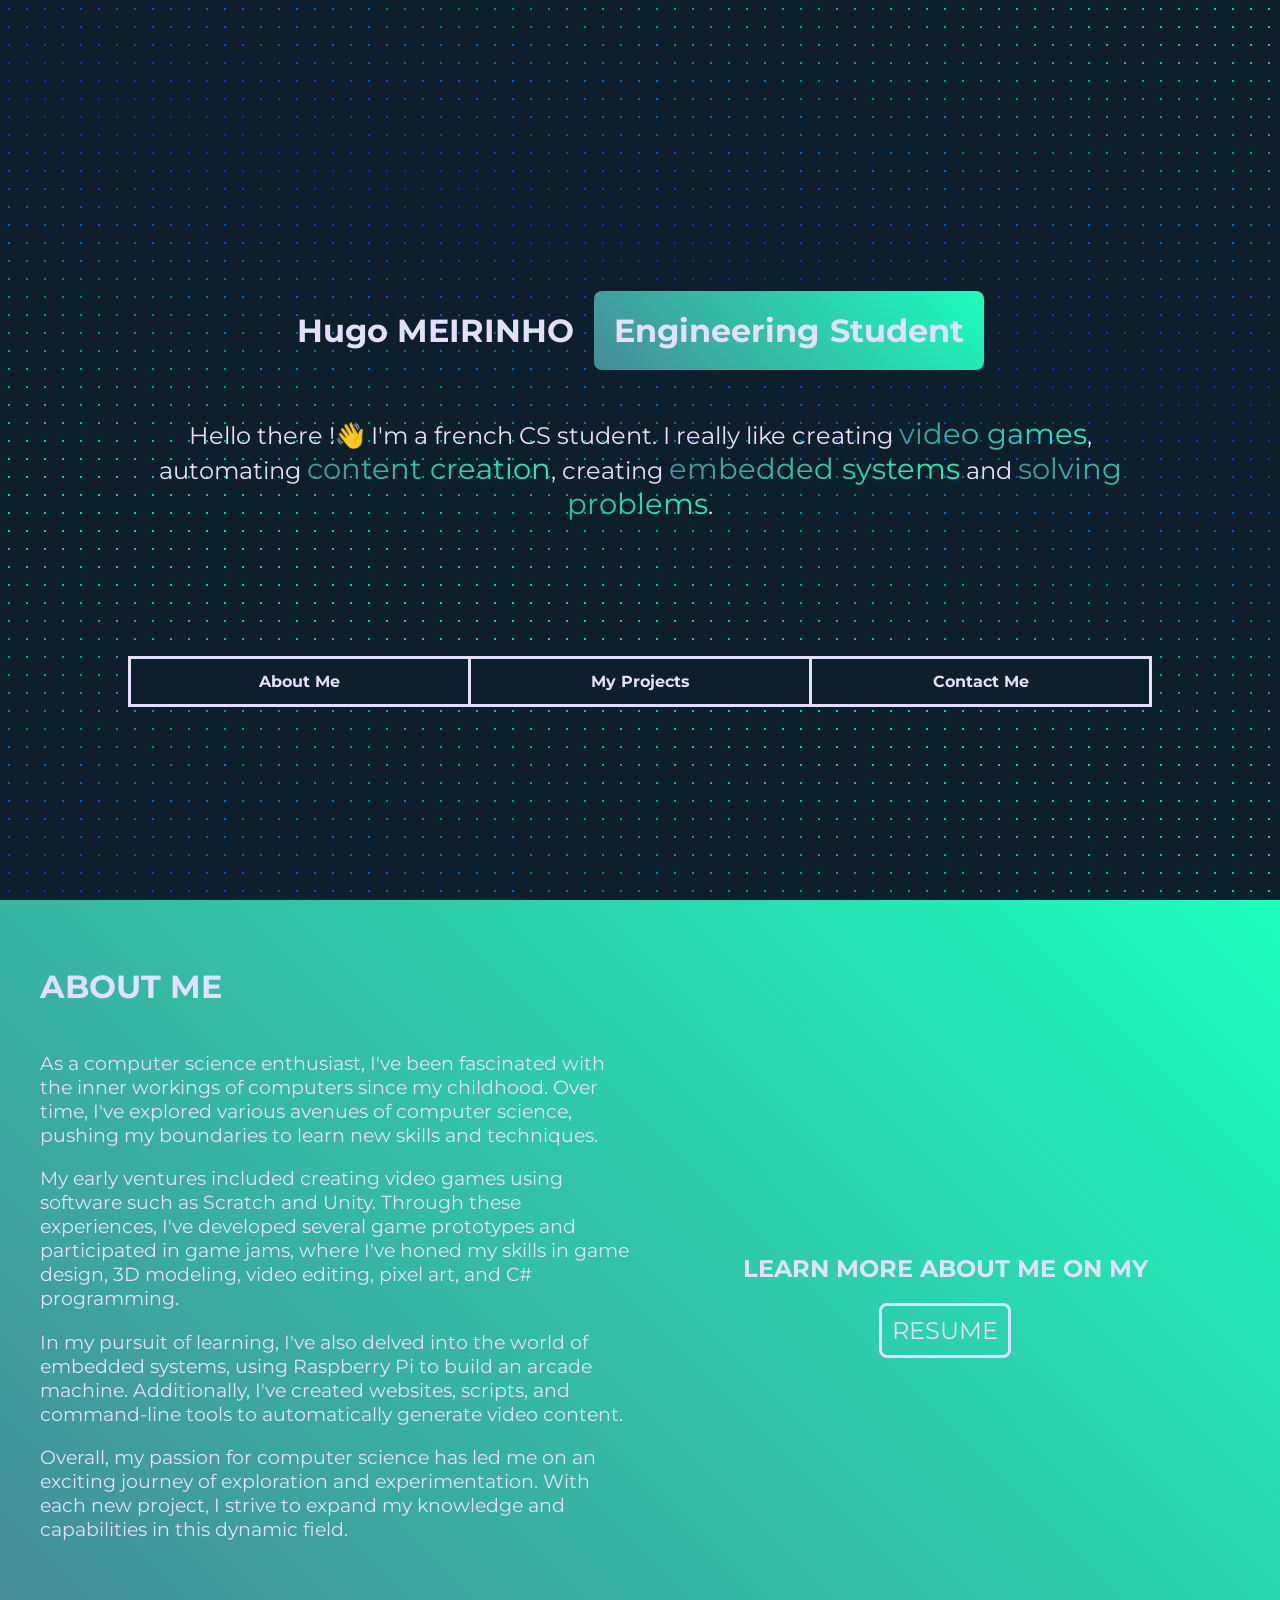
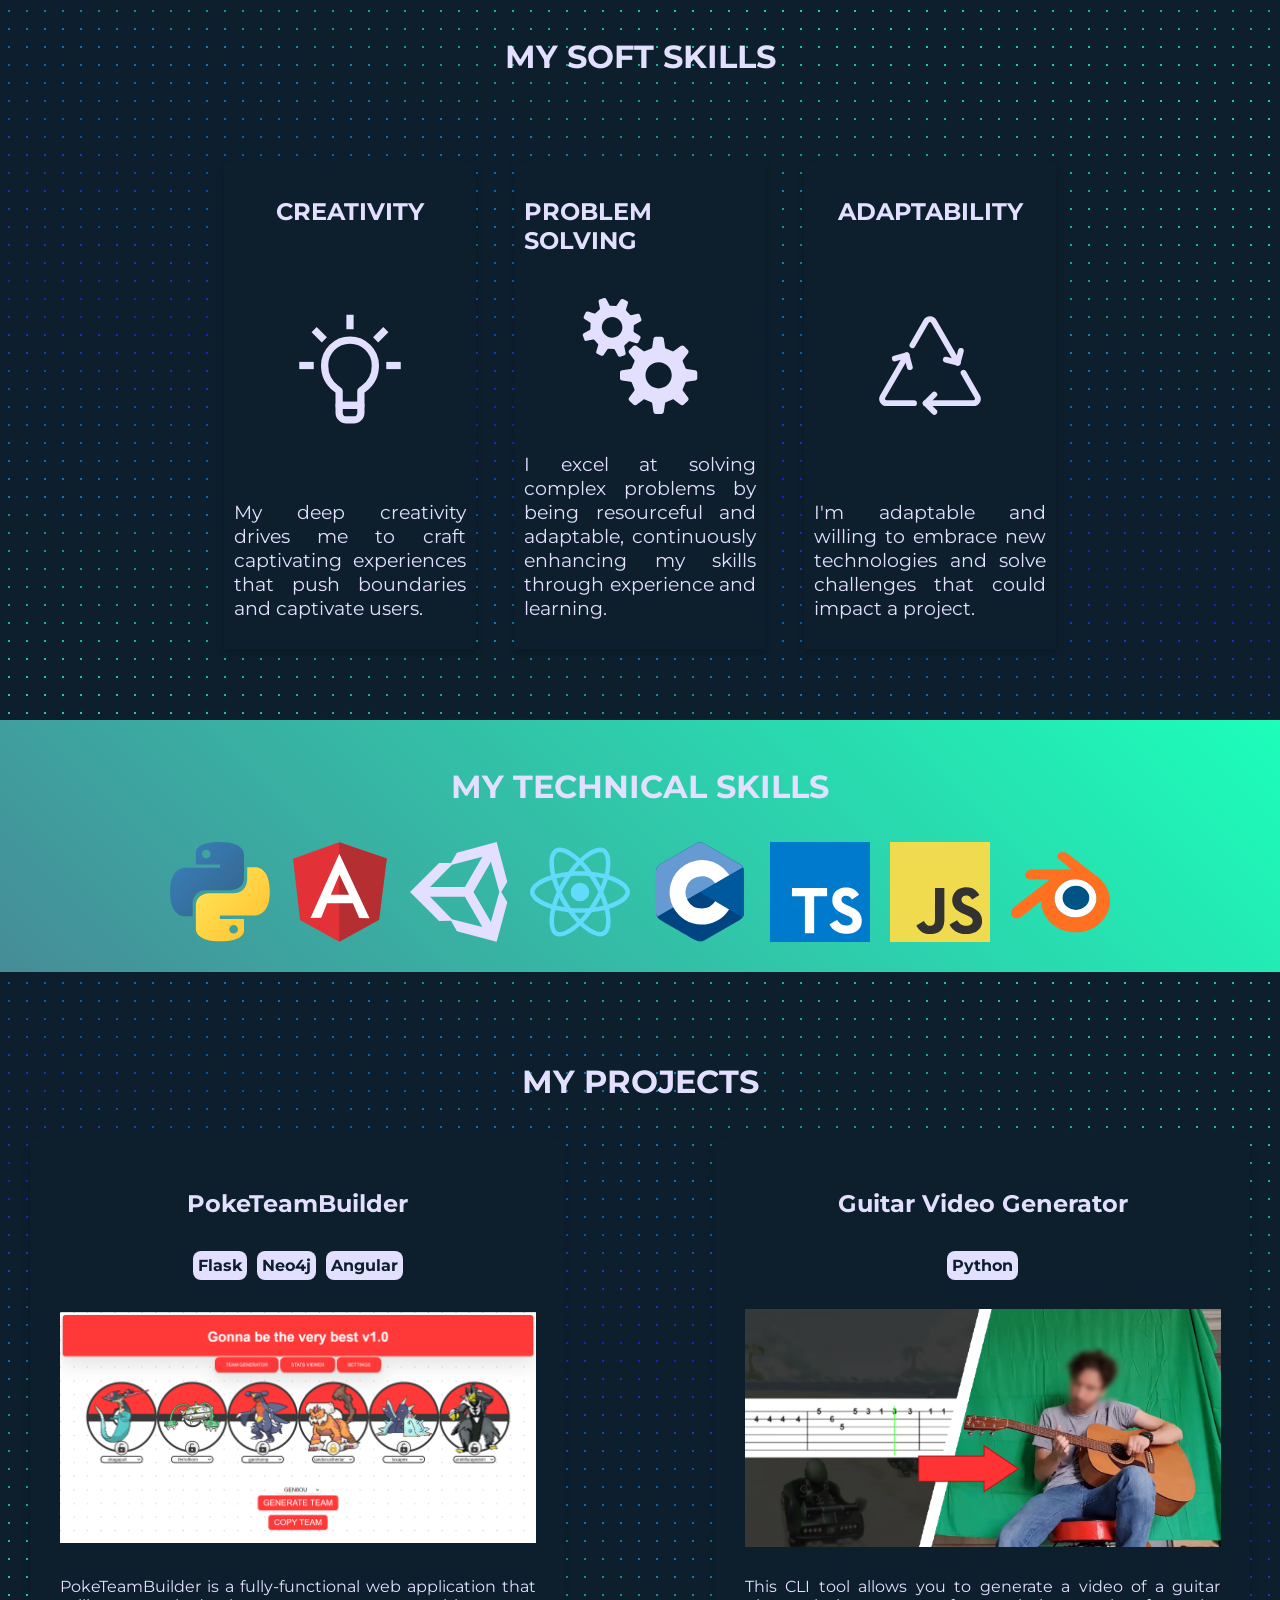
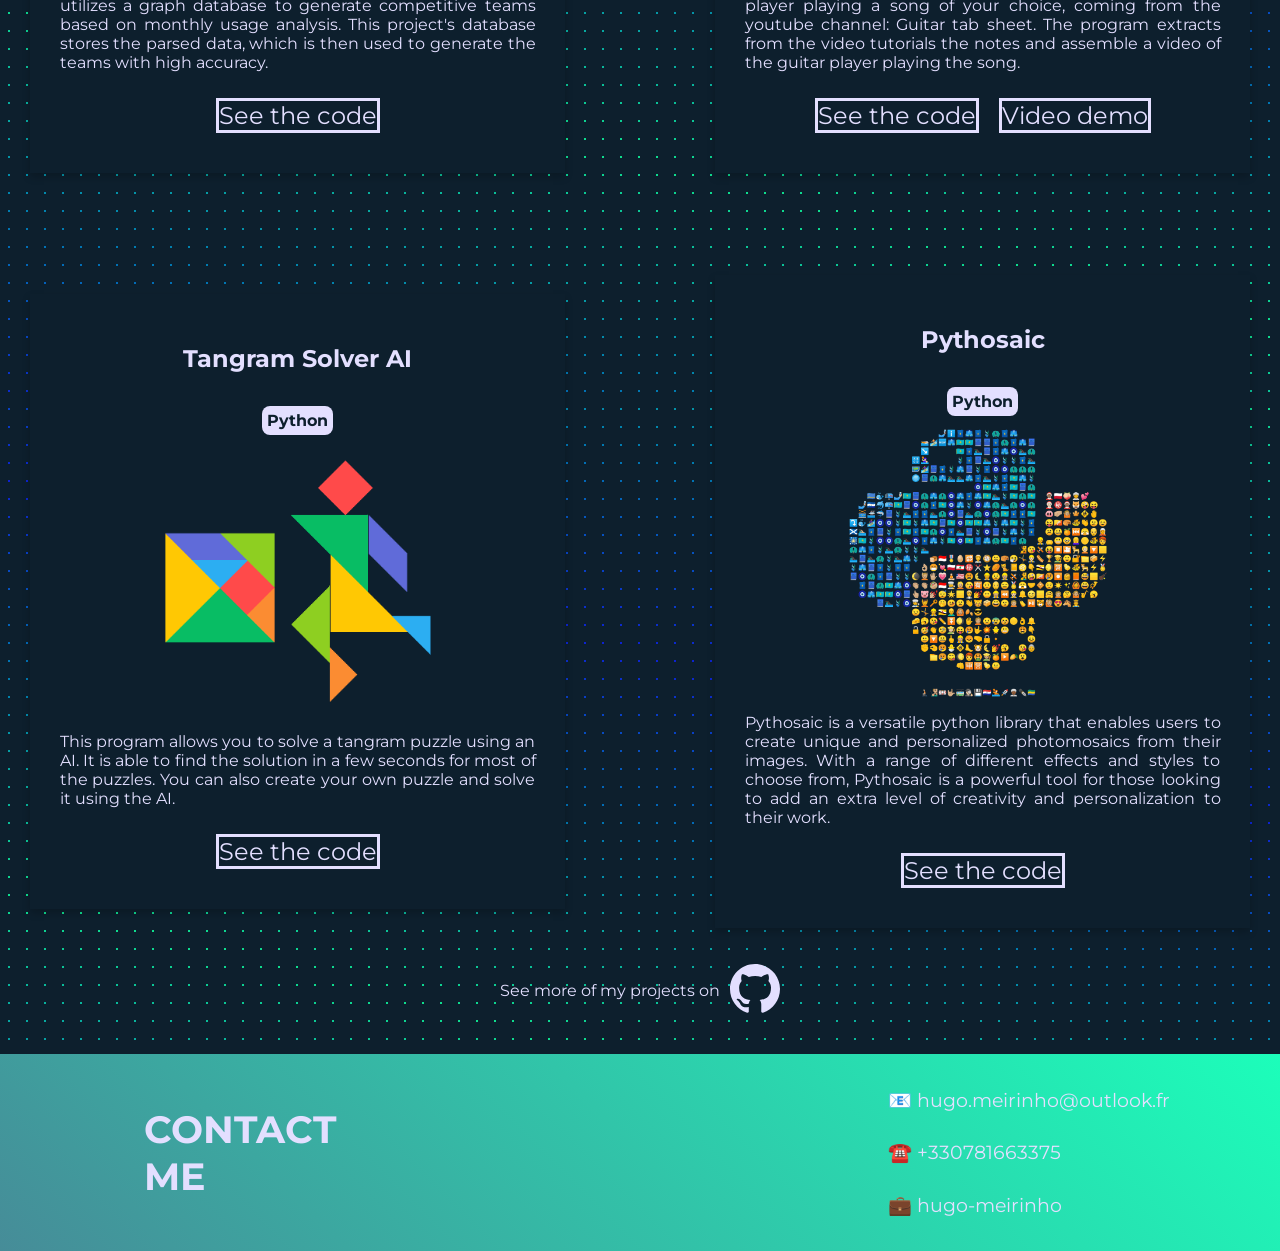
==== index.html @ 094b11c4 "Fix: Renamed to index.html for github pages" ====
<!DOCTYPE html>
<html>
    <head>
        <link rel="styleSheet" href="styleSheet.css">
        <script type="text/javascript" src="animation.js" defer></script>
        <meta name="viewport" content="width=device-width, initial-scale=1, minimum-scale=1" />
        <title>Portfolio</title>
    </head>
    <body>
        <div class="full-container">
                <div class="main-content">
                <!--Container for the title with my name and the profession-->
                <div class="main-container">
                    <h1 class="main-name">Hugo MEIRINHO</h1>
                    <h1 class="main-profession explosive" id="word-explosive" > Engineering Student </h1>
                </div>
                <!--Container for the introduction text-->
                <div class="intro">
                    <p class="desc">
                        Hello there !👋 I'm a french CS student. I really like creating <span class="important-text">video games</span>, 
                        automating <span class="important-text">content creation</span>, 
                        creating <span class="important-text">embedded systems</span> and <span class="important-text">solving problems</span>.
                    </p>
                </div>

                <!--Container for the shortcut to the differents sections-->
                <div class="nav-container">
                    <div class="tab-select">
                        <a href="#section-about-me" class="shortcut-item">
                            <h2 class="shortcut-text">
                                About Me 
                            </h2>
                        </a>
                        <a href="#section-projects" class="shortcut-item">
                            <h2 class="shortcut-text">
                                My Projects
                            </h2>
                        </a>
                        <a href="#section-contact-me" class="shortcut-item">
                            <h2 class="shortcut-text">
                                Contact Me
                            </h2>
                        </a>
                    </div>
                </div>
            </div>

            <section id="section-about-me" class="about-me-section">
                <h1 class="about-me-title"> ABOUT ME </h1>
                <div class="about-me-container">
                    <div class="about-me-text-container">
                        <p>
                            As a computer science enthusiast, I've been fascinated with the inner workings of computers since my childhood. 
                            Over time, I've explored various avenues of computer science, pushing my boundaries to learn new skills and techniques.
                        </p>
                        <p>
                            My early ventures included creating video games using software such as Scratch and Unity. 
                            Through these experiences, I've developed several game prototypes and participated in game jams, 
                            where I've honed my skills in game design, 3D modeling, video editing, pixel art, and C# programming.
                        </p>
                        <p> 
                            In my pursuit of learning, I've also delved into the world of embedded systems, using Raspberry Pi to build an arcade machine.
                            Additionally, I've created websites, scripts, and command-line tools to automatically generate video content.
                        </p>
                        <p> 
                            Overall, my passion for computer science has led me on an exciting journey of exploration and experimentation. 
                            With each new project, I strive to expand my knowledge and capabilities in this dynamic field.
                        </p>
                    </div>
                    <div class="resume-part">
                        <h2> LEARN MORE ABOUT ME ON MY</h2>
                        <a class="resume-button" href="Assets/MEIRINHO_Hugo_Resume.pdf" target="_blank"> RESUME </a>
                    </div>
                </div>
                
            </section>
            <section class="soft-skills-section">
                <h2> MY SOFT SKILLS</h2>
                <div class="soft-skills-list">
                    <div class="soft-skill-container">
                        <h3>CREATIVITY</h3>
                        <object data="Images/skills_icons/creativity.svg" type="image/svg+xml"></object>
                        <p>My deep creativity drives me to craft captivating experiences that push boundaries and captivate users.</p>
                    </div>
    
                    <div class="soft-skill-container">
                        <h3>PROBLEM SOLVING</h3>
                        <object data="Images/skills_icons/problem_solving.svg" type="image/svg+xml"></object>
                        <p> I excel at solving complex problems by being resourceful and adaptable, 
                            continuously enhancing my skills through experience and learning.</p>
                    </div>
    
                    <div class="soft-skill-container">
                        <h3>ADAPTABILITY</h3>
                        <object data="Images/skills_icons/adaptabillity.svg" type="image/svg+xml"></object>
                        <p> I'm adaptable and willing to embrace new technologies and solve challenges that could impact a project.</p>
                    </div>
                </div> 
            </section>

            <section class="skills-section">
                <h1 class="skills-title"> MY TECHNICAL SKILLS </h1>
                <div class="skills-icons-container">
                    <object class="skill-icon" data="Images/tech_icons/python_icon.svg" type="image/svg+xml"></object>
                    <object class="skill-icon" data="Images/tech_icons/angular_icon.svg" type="image/svg+xml"></object>
                    <object class="skill-icon" data="Images/tech_icons/unity_icon.svg" type="image/svg+xml"></object>
                    <object class="skill-icon" data="Images/tech_icons/react_icon.svg" type="image/svg+xml"></object>
                    <object class="skill-icon" data="Images/tech_icons/c_icon.svg" type="image/svg+xml"></object>
                    <object class="skill-icon" data="Images/tech_icons/typescript_icon.svg" type="image/svg+xml"></object>
                    <object class="skill-icon" data="Images/tech_icons/javascript_icon.svg" type="image/svg+xml"></object>
                    <object class="skill-icon" data="Images/tech_icons/blender_icon.svg" type="image/svg+xml"></object>
                </div> 
            </section>

            <section id="section-projects" class="section-container">
                <h1 class="projects-section-title"> MY PROJECTS </h1>
                <div class="projects-list-container">
                    <div class="project-item">                        
                        <div class="project-container"> 
                            <h1 class="project-title"> PokeTeamBuilder</h1>
                            <div class="project-tech-stack">
                                <h2 class="project-tech">Flask</h2>
                                <h2 class="project-tech">Neo4j</h2>
                                <h2 class="project-tech">Angular</h2>
                            </div>
                            <img class="project-img" src="Images/pic_projects/screen_pokeTeamBuilder.png" alt="project-img">
                            <div class="project-desc-container">
                                <p class="project-desc">
                                    PokeTeamBuilder is a fully-functional web application that utilizes a graph database to 
                                    generate competitive teams based on monthly usage analysis. 
                                    This project's database stores the parsed data, which is then used to generate the teams with high accuracy.
                                </p>
                            </div>
                            <div class="project-links-container">
                                <a class="project-link" href="https://github.com/HugoM25/PokeTeamBuilder" target="_blank"> See the code </a>
                            </div>
                        </div>    
                    </div>

                    <div class="project-item">                        
                        <div class="project-container"> 
                            <h1 class="project-title"> Guitar Video Generator</h1>
                            <div class="project-tech-stack">
                                <h2 class="project-tech">Python</h2>
                            </div>
                            <img class="project-img" src="Images/pic_projects/screen_guitarBot.png" alt="project-img">
                            <div class="project-desc-container">
                                <p class="project-desc">
                                    This CLI tool allows you to generate a video of a guitar player playing a song of your choice, coming from the youtube channel: Guitar tab sheet.
                                    The program extracts from the video tutorials the notes and assemble a video of the guitar player playing the song. 
                                </p>
                            </div>
                            <div class="project-links-container">
                                <a class="project-link" href="https://github.com/HugoM25/GuitarBot" target="_blank"> See the code </a>
                                <a class="project-link"> Video demo </a>
                            </div>
                        </div>    
                    </div>

                    <div class="project-item">                        
                        <div class="project-container"> 
                            <h1 class="project-title"> Tangram Solver AI</h1>
                            <div class="project-tech-stack">
                                <h2 class="project-tech">Python</h2>
                            </div>
                            <img class="project-img" src="Images/pic_projects/tangram.png" alt="project-img">
                            <div class="project-desc-container">
                                <p class="project-desc">
                                    This program allows you to solve a tangram puzzle using an AI. It is able to find the solution in a few seconds for most of the puzzles.
                                    You can also create your own puzzle and solve it using the AI.
                                </p>
                            </div>
                            <div class="project-links-container">
                                <a class="project-link" href="https://github.com/timothewt/TangramAI" target="_blank"> See the code </a>
                            </div>
                        </div>    
                    </div>

                    <div class="project-item">                        
                        <div class="project-container"> 
                            <h1 class="project-title"> Pythosaic</h1>
                            <div class="project-tech-stack">
                                <h2 class="project-tech">Python</h2>
                            </div>
                            <img class="project-img" src="Images/pic_projects/pythosaic_logo.png" alt="project-img">
                            <div class="project-desc-container">
                                <p class="project-desc">
                                    Pythosaic is a versatile python library that enables users to create unique and personalized photomosaics from their images. 
                                    With a range of different effects and styles to choose from, Pythosaic is a powerful tool for those 
                                    looking to add an extra level of creativity and personalization to their work.
                                </p>
                            </div>
                            <div class="project-links-container">
                                <a class="project-link" href="https://github.com/HugoM25/Pythosaic" target="_blank"> See the code </a>
                            </div>
                        </div>    
                    </div>

                </div>
                <a target="_blank" href="https://github.com/HugoM25" class="hidden-ref">
                    <div class="see-more-github">
                        <p>See more of my projects on <p>
                        <object class="github-icon" data="Images/tech_icons/github_icon.svg" type="image/svg+xml"></object>
                    </div>
                </a>
            </section> 
            
            <section id="section-contact-me" class="contact-me-container">
                <div class="contact-me-logo-container">
                    <h1 class="contact-me-logo">
                        CONTACT <br>
                        ME 
                    </h1>
                    
                </div>
                <div class="contact-me-infos">
                    <a> 📧 hugo.meirinho@outlook.fr</a>
                    <a> ☎️ +330781663375</a>
                    <a href="https://www.linkedin.com/in/hugo-meirinho-3670151bb/"> 💼 hugo-meirinho</a>
                </div>
            </section>
        </div>
        
    </body>

</html>
---- styleSheet.css ----
@import url('https://fonts.googleapis.com/css?family=Montserrat:500');

:root{
    --red: #af125a;
    --secondary-color: #E3DFFF;
    --primary-color: #0d1f2d;
    --dots-color : rgba(255,255,255,0.1);
    --lightBlue: #468c98;
    --lightGreen: #1cfeba;

    --angle-gradient: 15deg;

}

html, body {
    margin: 0;
    padding: 0;
    scroll-behavior: smooth;
}

* {
    box-sizing: border-box;
}


body {
    background-image: linear-gradient(0deg, var(--primary-color) 0%, var(--primary-color) 100%), radial-gradient(rgba(255,255,255,0) 8%, rgba(0, 0, 0, 1) 8%), repeating-linear-gradient(var(--angle-gradient), rgba(28, 254, 186, 1) 33%,   rgba(0, 64, 255, 1) 66%, rgba(28, 254, 186, 1) 100%);
    background-size:  100% 100%, 2vmin 2vmin, 100% 100vh;
    background-blend-mode: difference, multiply;
            
    -webkit-transition: background-image 0.2s ease-in-out;
    transition: background-image 0.2s ease-in-out;
    
    font-family: "Montserrat";
}


.full-container {
}

/* ------------------------------------------------------------------- */
/* ------------------------- GENERAL --------------------------------- */
/* ------------------------------------------------------------------- */

.important-text {
    font-family: "Montserrat";
    font-size: 1.2em;
    background-image:linear-gradient(45deg, #468c98 0%, #1cfeba 100%);
    -webkit-background-clip: text;
    -webkit-text-fill-color: transparent;
    text-align: center;
}


/* ------------------------------------------------------------------- */ 
/* ------------------------- FIRST PART ------------------------------ */
/* ------------------------------------------------------------------- */

.main-content {
    box-sizing: border-box;
    display: block;
    padding-top: 30vh;
    padding-bottom: 20vh;
    min-height: 100vh;

}

/* name and profession */

.main-container {
    display: flex;
    flex-direction: row;
    justify-content: center;
    align-items: center;
    gap: 20px;

}

.main-name {
    color: var(--secondary-color);
    font-family: "Montserrat";
}

.main-profession {
    font-family: "Montserrat";
    background-image: linear-gradient(45deg, #468c98 0%, #1cfeba 100%);
    background-size: contain;
    border-radius: 8px;
    padding: 20px;
    color: #E3DFFF
}

/*----------------------*/

.nav-container {
    display: flex;
    flex-direction: row;
    justify-content: center;
    align-items: center;
    margin-top: 15vh;
}

.tab-select {
    width: 80%; 
    display: flex;
    flex-direction: row;
}

.shortcut-item {
    text-decoration: none;
    color : var(--secondary-color);

    width: 100%;
    height: 100%;

    display: flex;
    flex-direction: column;

    justify-content: center;
    align-items: center;

    border: var(--secondary-color) solid;

    background-color: #0d1f2d;
}

.shortcut-item:hover {
    background-color: var(--secondary-color);
}

.shortcut-item:hover > .shortcut-text {
    color: var(--primary-color);
}

.tab-select > .shortcut-item:nth-child(2) {
    border-left: none;
    border-right: none;
}

.shortcut-text {
    font-family: "Montserrat";
    font-size: 100%;
}

.shortcut-icon {
    border: solid greenyellow;
}

/*----------------------*/

.title-section-pos {
    color: var(--primary-color);
}


/* ------------------------------------------------------------------- */

.about-me-section {
    position: relative;

    display: flex;
    flex-direction: column;
    
    padding: 40px;
    background-image: linear-gradient(45deg, #468c98 0%, #1cfeba 100%);
    color : var(--secondary-color);
}

.about-me-container {
    display: flex;
    flex-direction: row;
    gap: 20px;
}

.resume-part {
    display: flex;
    flex-direction: column;
    justify-content: center;
    align-items: center;
    width: 50%;
}

.about-me-section > h2  {
    color: var(--secondary-color);
    text-align: center;
}

.about-me-title {
    width: 100%;
    color: #E3DFFF;
    display: flex;    
    font-size: 2em;
}

.about-me-text-container {
    width: 50%
}

.about-me-text-container > p {
    font-family: "Montserrat";
    font-size: 1.2em;
    color: #E3DFFF;
}

/*----------------------*/

.resume-section {
    display: flex;
    flex-direction: column;

    align-items: center;
    justify-content: center;
    padding-top: 10%;
    padding-bottom: 10%; 
}

.resume-button {
    background-color: transparent;
    border: solid var(--secondary-color);
    color: var(--secondary-color);
    font-family: "Montserrat";
    font-size: 1.5em;
    border-radius: 8px;
    padding: 10px;

    text-decoration: none;
}

.resume-button:hover {
    background-color: var(--secondary-color);
    color: var(--primary-color);
}

.resume-section > h2 {
    color: var(--secondary-color);
    text-align: center;
}
/*----------------------*/

.skills-section {
    display: flex;
    flex-direction: column;
    padding: 20px;  

    background-image: linear-gradient(45deg, #468c98 0%, #1cfeba 100%);
}

.skills-title {

    width: 100%;
    color: #E3DFFF;
    display: flex;
    flex-direction: column;
    justify-content: center;
    align-items: center;
    font-size: 2em;

}

.skills-icons-container {
    display: flex;
    flex-direction: row;

    justify-content: center;
    align-items: center;
}

.skill-icon {
    height: 100px;
    width: 100px;

    margin: 10px;
}




/*----------------------*/


.section-container-pos {
    display: flex;
    flex-direction: column;
    background-image: linear-gradient(45deg, #468c98 0%, #1cfeba 100%);
}


.section-container-neg {
    display: flex;
    flex-direction: column;
    background: transparent;
}

.intro {
    padding-left:10%;
    padding-right:10%;
}
.desc {
    font-family: "Montserrat";
    font-size: 1.5em;
    color: var(--secondary-color);
    text-align: center;
}

.section-title {
    font-family: "Montserrat";
    font-size: 2em;
    color: var(--primary-color);
    text-align: center;
    margin-top: 40vh;
}

.projects-section-title {
    font-family: "Montserrat";
    font-size: 2em;
    color: var(--secondary-color);
    text-align: center;
    margin-top: 10vh;   
}
.projects-list-container {
    display: grid;
    grid-template-columns: repeat(2, 1fr);
    gap: 10vh;
}

.project-item {
    display: flex;
    flex-direction: column;
    align-items: center;
    justify-content: center;
}

.project-links-container {
    display: flex;
    flex-direction: row;
    justify-content: center;
    align-items: center;
}

.project-link {
    text-decoration: none;
    color: var(--secondary-color);
    font-family: "Montserrat";
    font-size: 1.5em;

    border: #E3DFFF solid ;
    margin: 10px;

    cursor: pointer;

    text-align: center;
}

.project-link:hover {
    background-color: var(--secondary-color);
    color: var(--primary-color);
}

.project-container {

    display : flex; 
    flex-direction: column;
    
    margin-top: 2%;
    padding: 5%;
    width: 90%;

    align-items: center;
    justify-content: center;

    box-shadow: 0 4px 8px 0 rgba(0,0,0,0.2);
    background-color: var(--primary-color);
}

.project-tech {
    color: var(--secondary-color);
    font-family: "Montserrat";
    font-size: 1em;
    background-color: var(--secondary-color);
    color: var(--primary-color);
    padding: 5px;
    border-radius: 8px;
}

.project-tech-stack {
    display: flex;
    flex-direction: row;
    gap: 10px;
}

.project-img {
    width: 100%;
    height: 100%;
    object-fit: contain;
    aspect-ratio: 16/9;
}

.project-text-container {
    width: 100%;
    display: flex;
    flex-direction: column;
    align-items: center;
}

.project-description {
    font-family: "Montserrat";
    font-size: 1.5em;
    color: var(--secondary-color);
    text-align: left;
    
}

.project-title {
    font-family: "Montserrat";
    font-size: 1.5em;
    color: var(--secondary-color);
    text-align: center;
}

.project-desc-container {

}

.project-desc {
    font-family: "Montserrat";
    font-size: 1em;
    color: var(--secondary-color);
    text-align: justify;
}

.see-more-github {
    display: flex;
    flex-direction: row;

    justify-content: center;
    align-items: center;

    color : var(--secondary-color);

    padding: 20px;

    gap: 10px;

    cursor: pointer;
}

.see-more-github:hover {
    text-decoration: underline;
}

.see-more-github > object {
    height: 50px;
    width: 50px;
}

.see-more-github > h2 {
    font-family: "Montserrat";
    font-size: 1.5em;
    color: var(--secondary-color);
    text-align: center;
}


.label-item {
    font-family: "Montserrat";
    background-color: var(--lightBlue);
    background-size: contain;
    border-radius: 8px;
    padding: 7px;
    margin-left: 10px;
    color: #E3DFFF;
}

.label-container {
    display: flex;
    flex-direction: row;
}

.github-icon {
    height: 50px;
    width: 50px;
}

.hidden-ref {
    text-decoration: none;
}

/*------------------------------------------------*/
/*This part is used to create an explosive effect */ 
.explosive::after{
    transition: opacity 2s ease;
}

.explosive:hover > .letter:nth-child(1) {
    transform: translate(-80%, 60%) rotate(8deg);
}
  
.explosive:hover > .letter:nth-child(2) {
    transform: translate(-40%, 20%) rotate(4deg);
}
  
.explosive:hover > .letter:nth-child(3) {
    transform: translate(-10%, 60%) rotate(-6deg);
}
  
.explosive:hover > .letter:nth-child(4) {
    transform: translate(0%, 8%) rotate(-8deg);
}
  
.explosive:hover > .letter:nth-child(5) {
    transform: translate(0%, -20%) rotate(5deg);
}
  
.explosive:hover > .letter:nth-child(6) {
    transform: translate(0%, 20%) rotate(-3deg);
}
  
.explosive:hover > .letter:nth-child(7) {
    transform: translate(0%, -40%) rotate(-5deg);
}
  
.explosive:hover > .letter:nth-child(8) {
    transform: translate(0%, 15%) rotate(10deg);
}
  
.explosive:hover > .letter:nth-child(9) {
    transform: translate(0%, -50%) rotate(8deg);
}
  
.explosive:hover > .letter:nth-child(10) {
    transform: translate(0%, 15%) rotate(-6deg);
}
  
.explosive:hover > .letter:nth-child(11) {
    transform: translate(50%, -10%) rotate(-3deg);
}
  
.explosive:hover > .letter:nth-child(12) {
    transform: translate(120%, -30%) rotate(-10deg);
}
.explosive:hover > .letter:nth-child(13) {
    transform: translate(-80%, 60%) rotate(8deg);
}
  
.explosive:hover > .letter:nth-child(14) {
    transform: translate(-40%, 20%) rotate(4deg);
}
  
.explosive:hover > .letter:nth-child(15) {
    transform: translate(-10%, 60%) rotate(-6deg);
}
  
.explosive:hover > .letter:nth-child(16) {
    transform: translate(0%, 8%) rotate(-8deg);
}
  
.explosive:hover > .letter:nth-child(17) {
    transform: translate(0%, -20%) rotate(5deg);
}
  
.explosive:hover > .letter:nth-child(18) {
    transform: translate(0%, 20%) rotate(-3deg);
}
  
.explosive:hover > .letter:nth-child(19) {
    transform: translate(0%, -40%) rotate(-5deg);
}
  
.letter {
    display: inline-block;
    transition: transform 500ms ease
}

.letter-start {
    margin-left: 2px;
}


/*------------------------------------------------*/


.toggle-theme {
    position: absolute;
    right: 20px;
    top: 20px;
    width: 6vw;
    height: 5vh;
    background-color: var(--secondary-color);
    border-radius: 16px;
}

.checkbox {
    height: 6vh;
    width: 5vw;
    z-index: 8;
    opacity: 0;
}

.ball {
    position: absolute;
    height: 4vh;
    width: 4vh;
    background-color: var(--primary-color);
    border-radius: 100%;
    top: 10%;
    left: 5%;  
    pointer-events: none;
    transition: transform 0.5s ease;
}

.checkbox:checked + .label .ball {
    transform: translateX(200%);
}


.footer {
    background-color: #0d1f2d;

    display: flex;
    flex-direction: row; 

    justify-content: center;
    align-items: center;
    gap: 10%;
}

.footer > p {
    color: var(--secondary-color);
    font-family: "Montserrat";
}

/*-----------------------------*/

.contact-me-container {
    position: relative;

    display: flex;
    flex-direction: row;
    padding: 20px;
    background-image: linear-gradient(45deg, #468c98 0%, #1cfeba 100%);

}
.contact-me-logo-container {
    width: 70%;
    height: 100%;
    font-size: 2vw;    
    box-sizing: border-box;
    padding-left: 10%;
    align-items: center;
    justify-content: center;
}

.contact-me-logo {
    color: var(--secondary-color);
}

.contact-me-infos {
    display: flex;
    flex-direction: column;
    align-items: left;
    justify-content: space-around;

}



.contact-me-infos > a, .contact-me-infos > p {
    text-decoration: none;
    color: var(--secondary-color);
    font-family: "Montserrat";
    font-size: 1.2em;
}

/*-----------------------------*/

.soft-skills-section {
    height: 80vh;
    width: 100%;
    display: flex;
    flex-direction: column;

    padding: 10px;
}

.soft-skills-section > h2 {
    color: var(--secondary-color);
    font-family: "Montserrat";
    font-size: 2em;
    text-align: center;
}

.soft-skills-list {
    height: 100%;
    width: 100%;

    display: flex;
    flex-direction: row;
    align-items: center;
    justify-content: center;

    gap: 3vw;
}

.soft-skill-container {
    height: 80%;
    width: 20%;
    
    display: flex;
    flex-direction: column;
    align-items: center;
    justify-content: center;

    padding: 10px;

    background-color: var(--primary-color);

    box-shadow: 0 4px 8px 0 rgba(0,0,0,0.2);
}

.soft-skill-container > h3 {
    color: var(--secondary-color);
    font-family: "Montserrat";
    font-size: 1.5em;
}

.soft-skill-container > p {
    color: var(--secondary-color);
    font-family: "Montserrat";
    font-size: 1.2em;

    text-align: justify;
    justify-content: center;

}

.soft-skill-container > object {
    width: 50%;
    height: 50%;
}

/* ------------------------------------------------------------------- */
@media (max-width: 600px) {
    body {
        background-size:  100% 100%, 3vmin 3vmin, 100% 100vh;
    }
    .main-content {
        padding-top: 5vh;
    }
    .main-container {
        flex-direction: column;
        align-items: center;
        gap: 1px;
    }

    .tab-select {
        flex-direction: column;
        align-items: center;
    }
    .nav-container {
        margin-top: 5vh;
    }

    .tab-select > .shortcut-item:nth-child(2) {
        border-top: none;
        border-bottom: none;
        border-left: solid;
        border-right: solid;
    }

    .projects-list-container {
        display: grid;
        grid-template-columns: 1fr;
    }

    .skills-icons-container {
        display: grid;
        grid-template-columns: 1fr 1fr 1fr;
    }

    .contact-me-container {
        flex-direction: column;
        align-items: center;
        gap: 5px;
    }

    .contact-me-logo-container {
        padding: 2px;
        font-size: 3vw;
        text-align: center;
    }

    .contact-me-infos {
        gap: 5px;
    }


    .soft-skill-container {
        width: 80%;
        height: 30%;
    }

    .soft-skills-list {
        flex-direction: column;
        align-items: center;
        justify-content: center;
    }

    .soft-skills-section {
        height: 100%;
    }
    
    .about-me-container {
        flex-direction: column;
    }
    .about-me-text-container {
        width: 100%;
        height: 100%;
    }
    
    .resume-part {
        flex-direction: column;
        align-items: center;
        width: 100%;
    }

    .resume-part > h2 {
        text-align: center;
    }
}
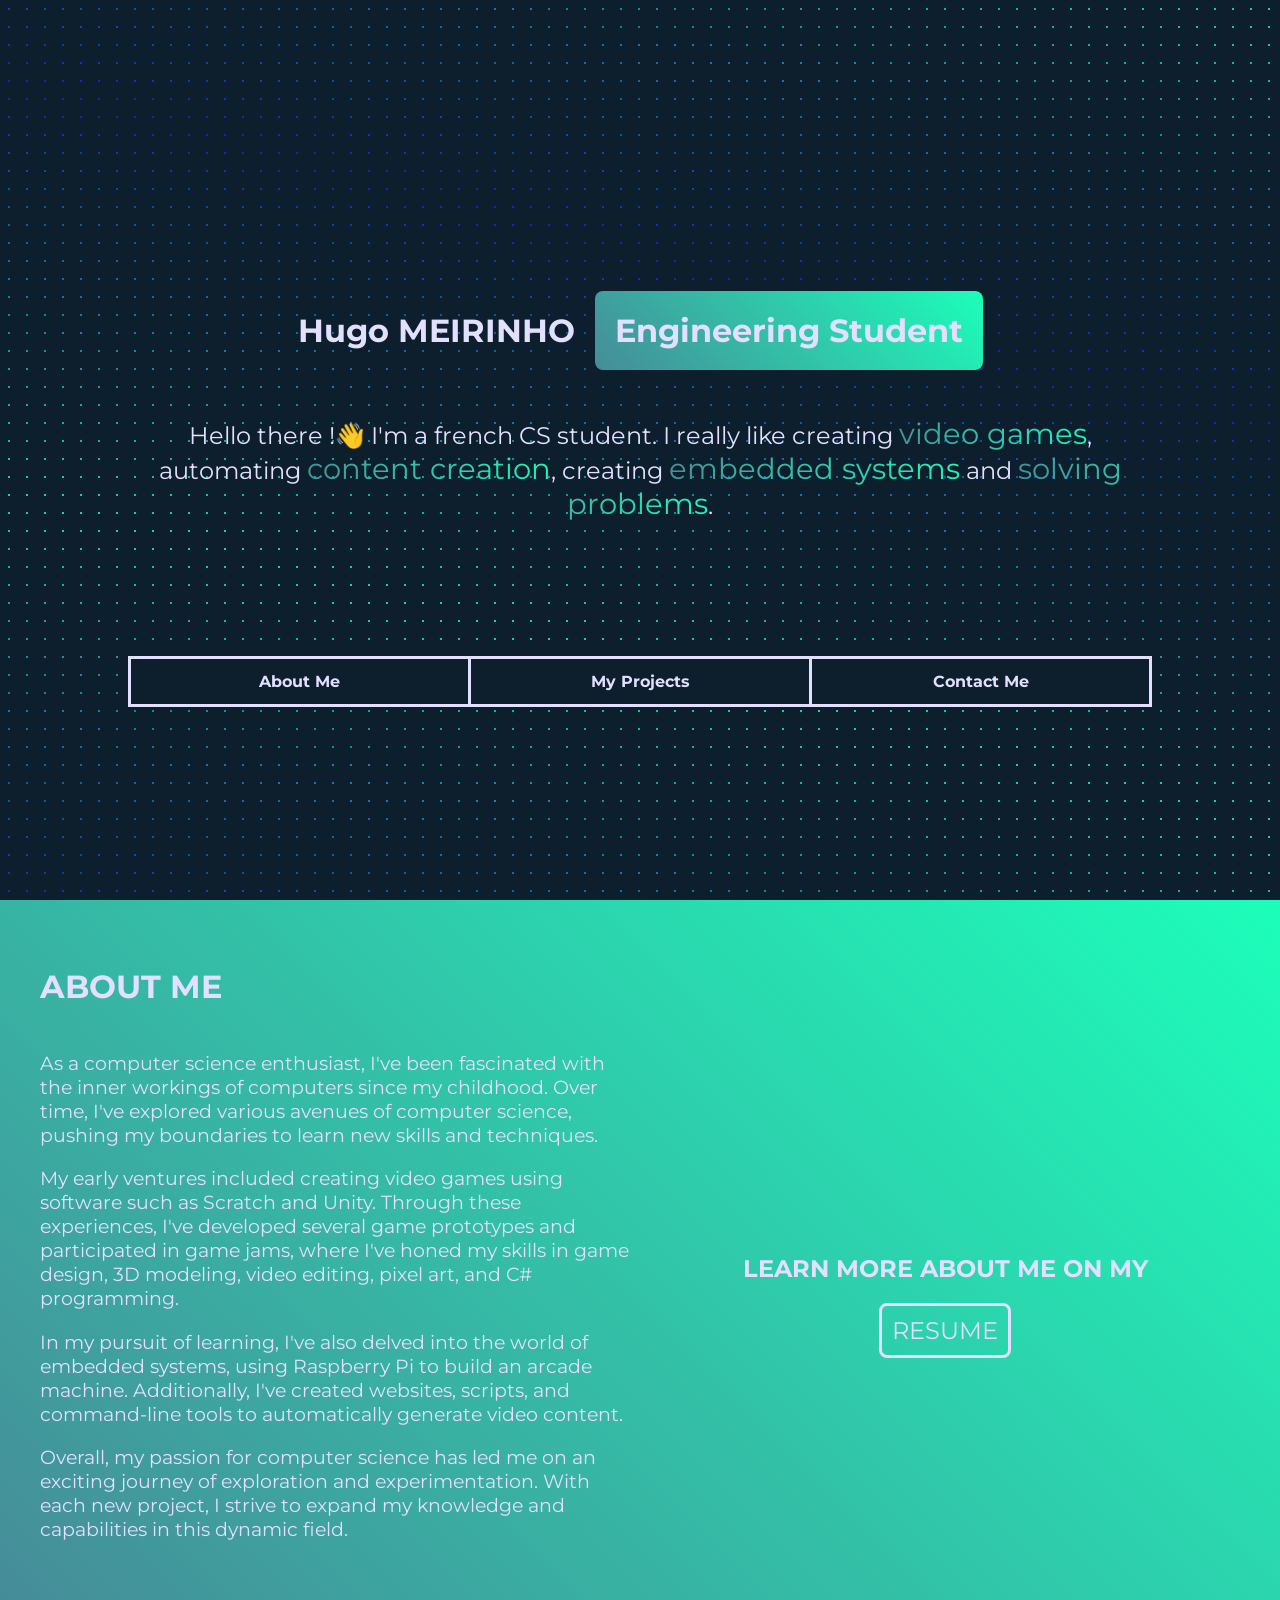
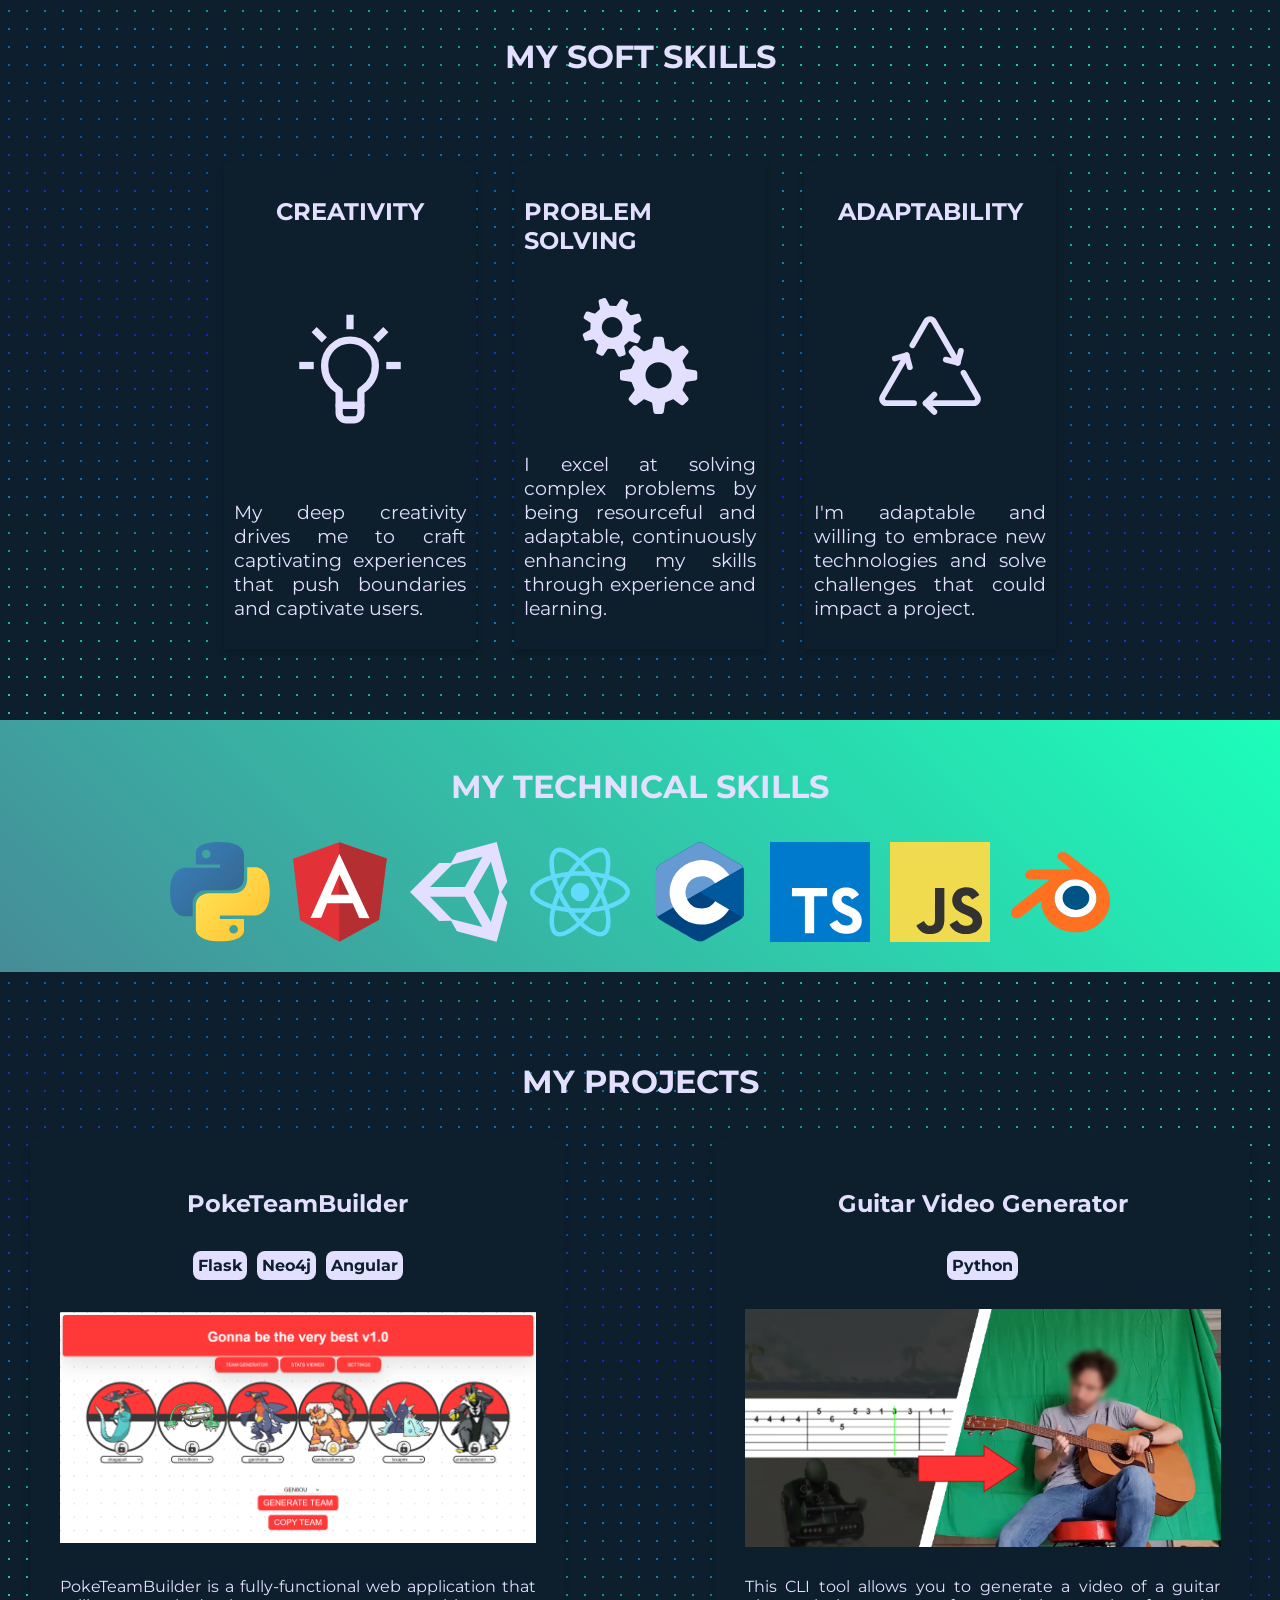
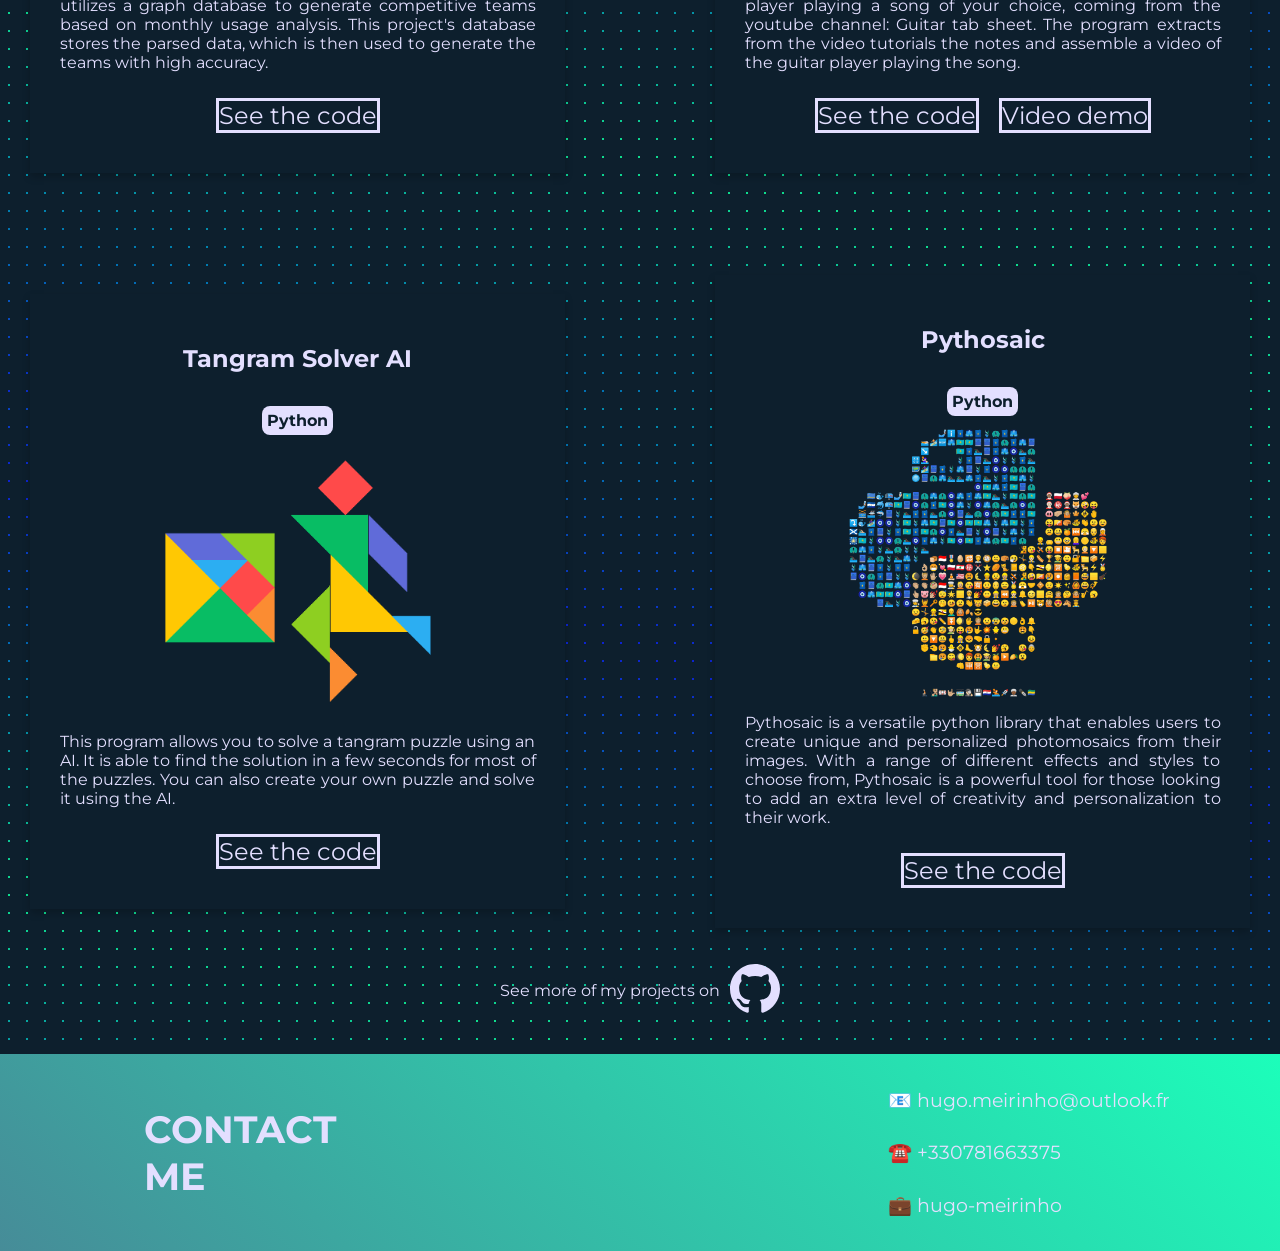
==== commit 642bbe1e: "Refactor: Removed js animations" ====
--- a/index.html
+++ b/index.html
@@ -2,7 +2,6 @@
 <html>
     <head>
         <link rel="styleSheet" href="styleSheet.css">
-        <script type="text/javascript" src="animation.js" defer></script>
         <meta name="viewport" content="width=device-width, initial-scale=1, minimum-scale=1" />
         <title>Portfolio</title>
     </head>
@@ -12,7 +11,7 @@
                 <!--Container for the title with my name and the profession-->
                 <div class="main-container">
                     <h1 class="main-name">Hugo MEIRINHO</h1>
-                    <h1 class="main-profession explosive" id="word-explosive" > Engineering Student </h1>
+                    <h1 class="main-profession"> Engineering Student </h1>
                 </div>
                 <!--Container for the introduction text-->
                 <div class="intro">
@@ -152,7 +151,7 @@
                             </div>
                             <div class="project-links-container">
                                 <a class="project-link" href="https://github.com/HugoM25/GuitarBot" target="_blank"> See the code </a>
-                                <a class="project-link"> Video demo </a>
+                                <a class="project-link" href="https://www.youtube.com/watch?v=8GiqTDT1wqc" target="_blank"> Video demo </a>
                             </div>
                         </div>    
                     </div>
--- a/styleSheet.css
+++ b/styleSheet.css
@@ -87,7 +87,8 @@
     background-size: contain;
     border-radius: 8px;
     padding: 20px;
-    color: #E3DFFF
+    color: #E3DFFF;
+    text-align: center;
 }
 
 /*----------------------*/
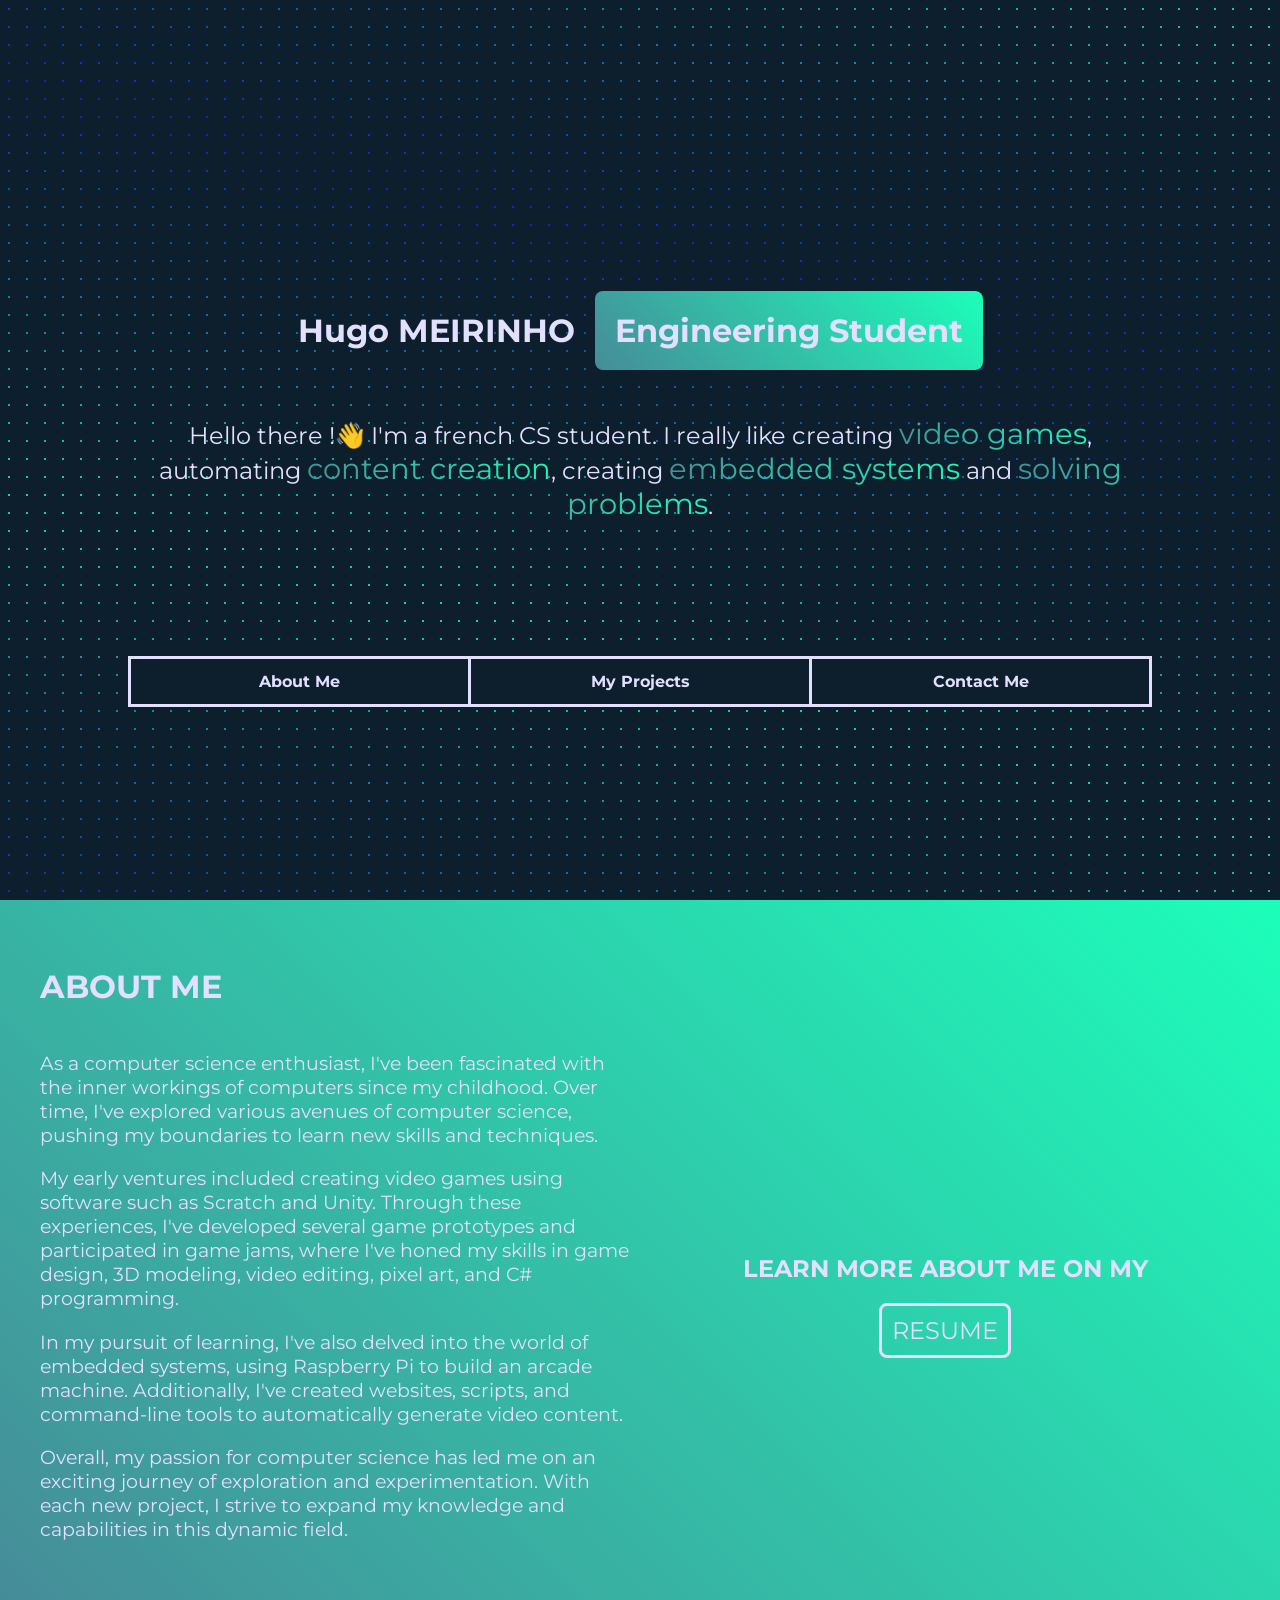
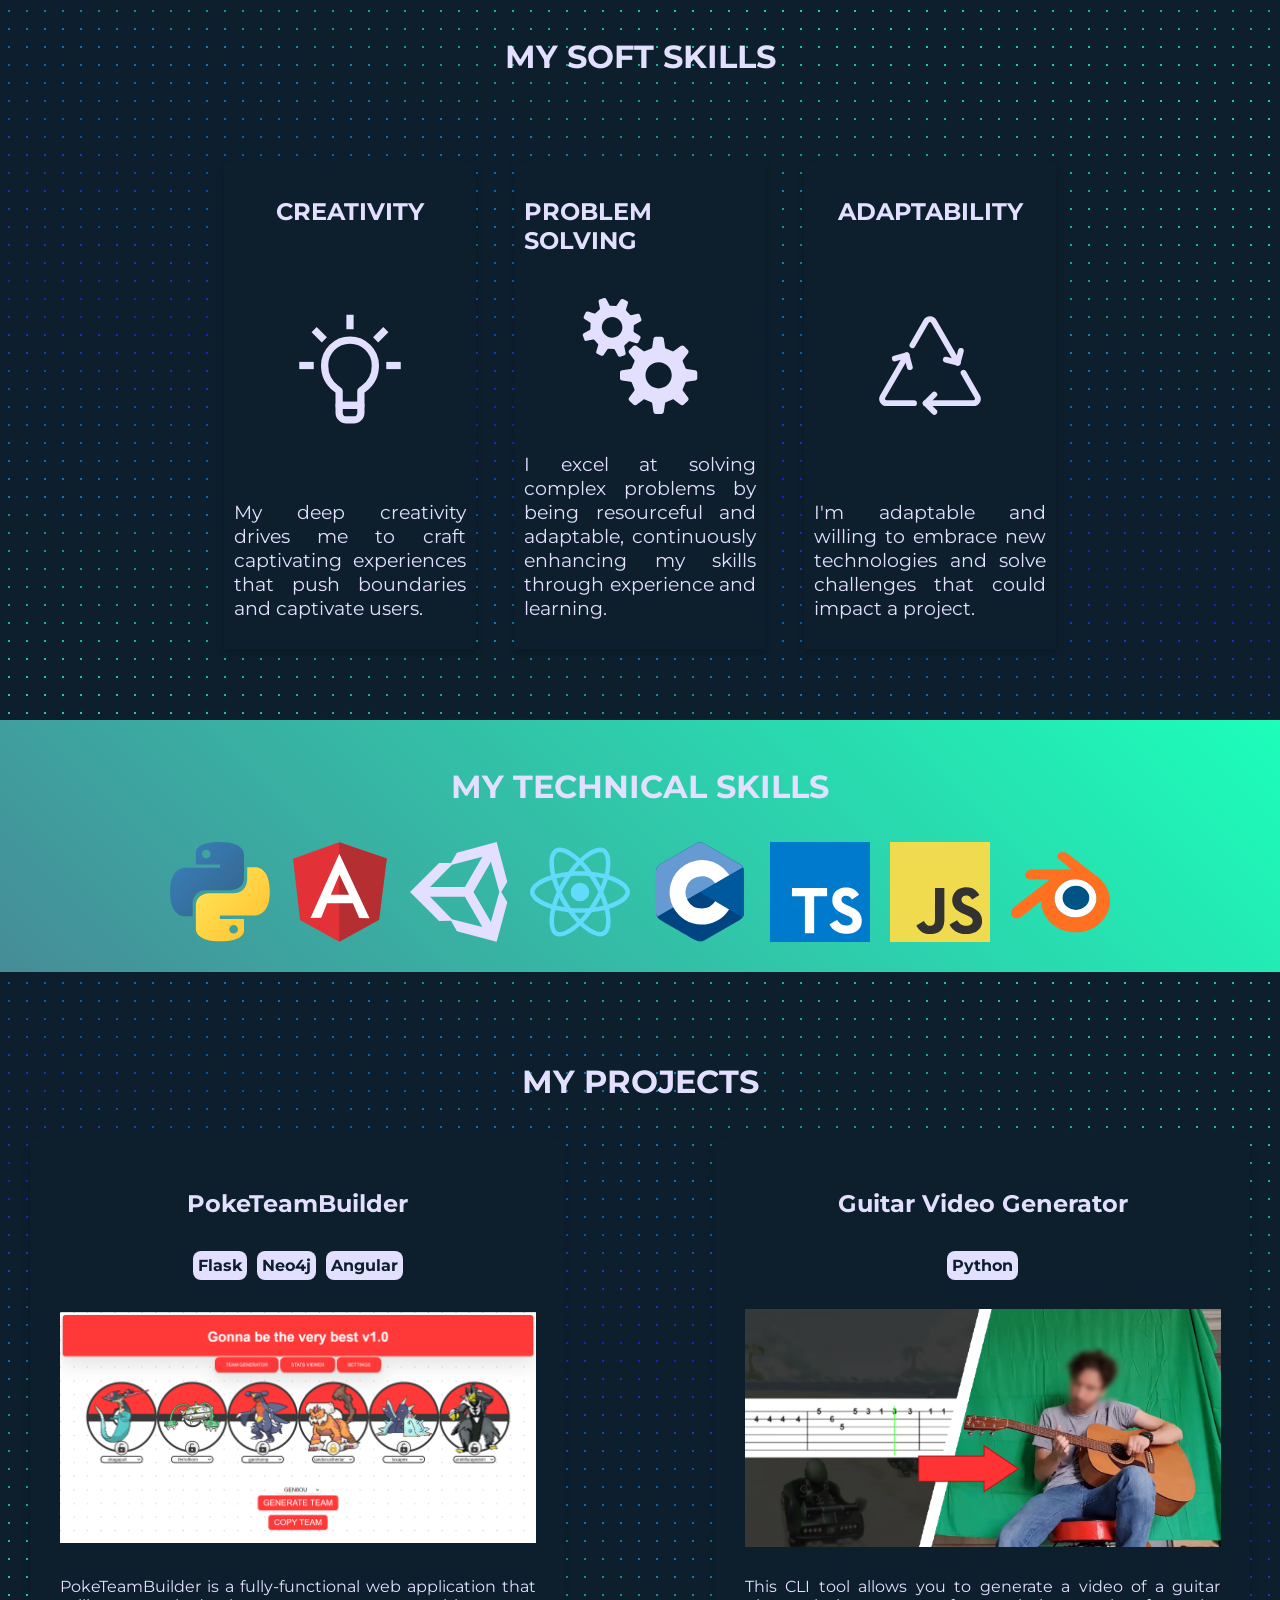
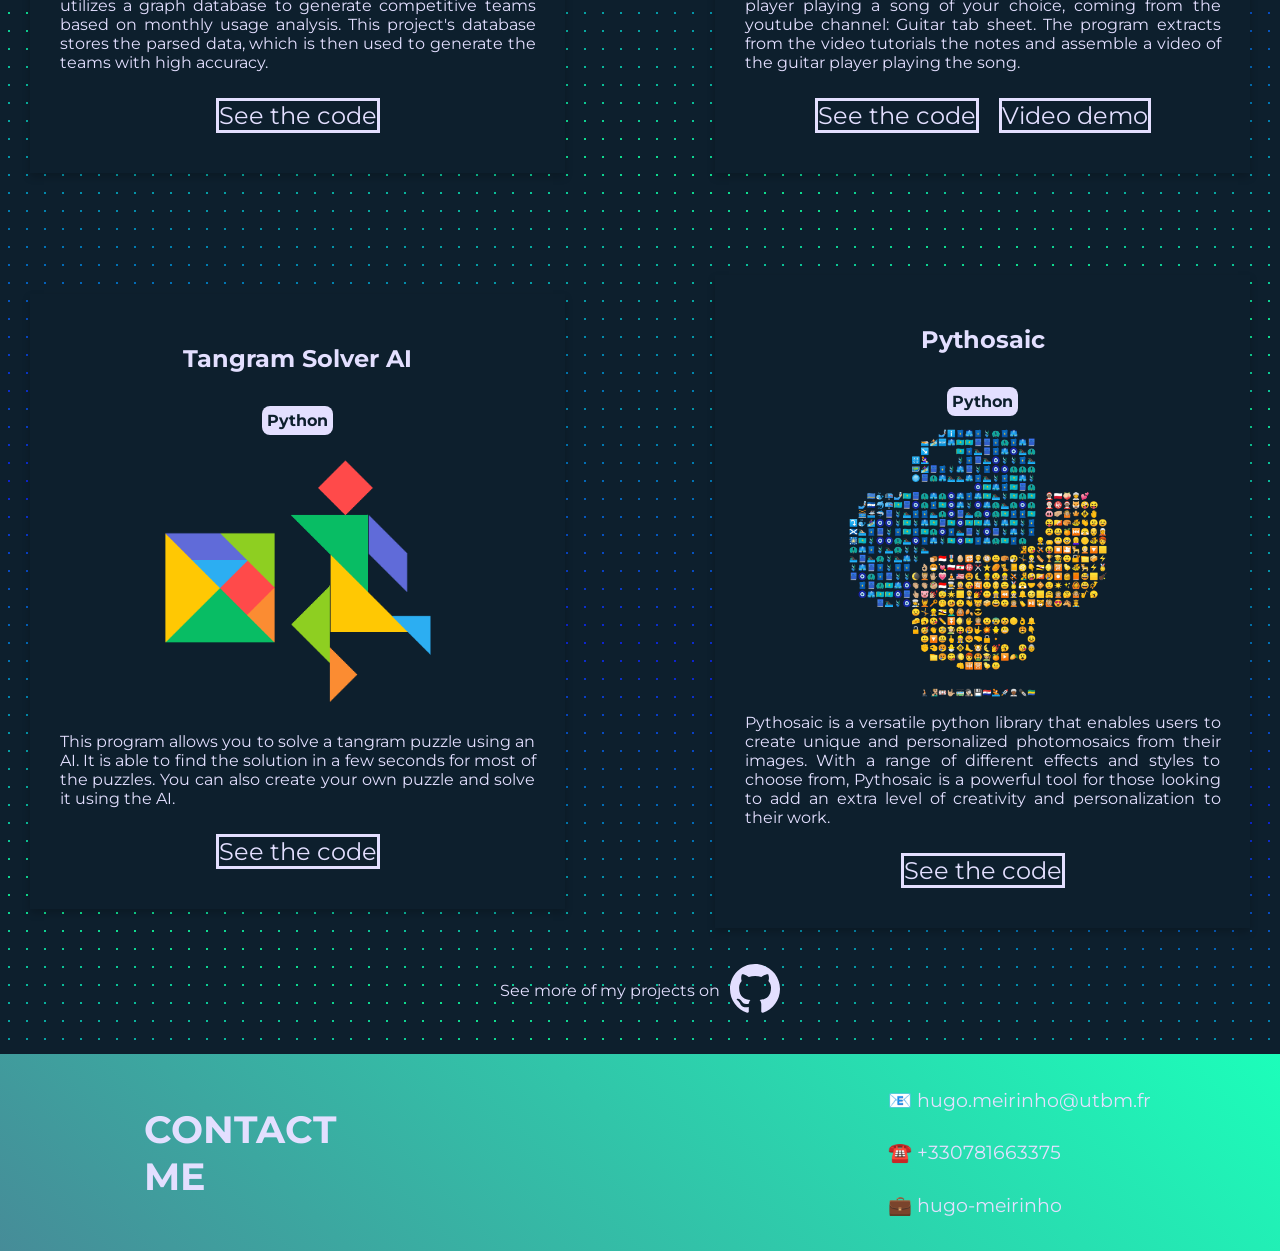
==== commit 469c4659: "Fix: Changed email" ====
--- a/index.html
+++ b/index.html
@@ -213,7 +213,7 @@
                     
                 </div>
                 <div class="contact-me-infos">
-                    <a> 📧 hugo.meirinho@outlook.fr</a>
+                    <a> 📧 hugo.meirinho@utbm.fr</a>
                     <a> ☎️ +330781663375</a>
                     <a href="https://www.linkedin.com/in/hugo-meirinho-3670151bb/"> 💼 hugo-meirinho</a>
                 </div>
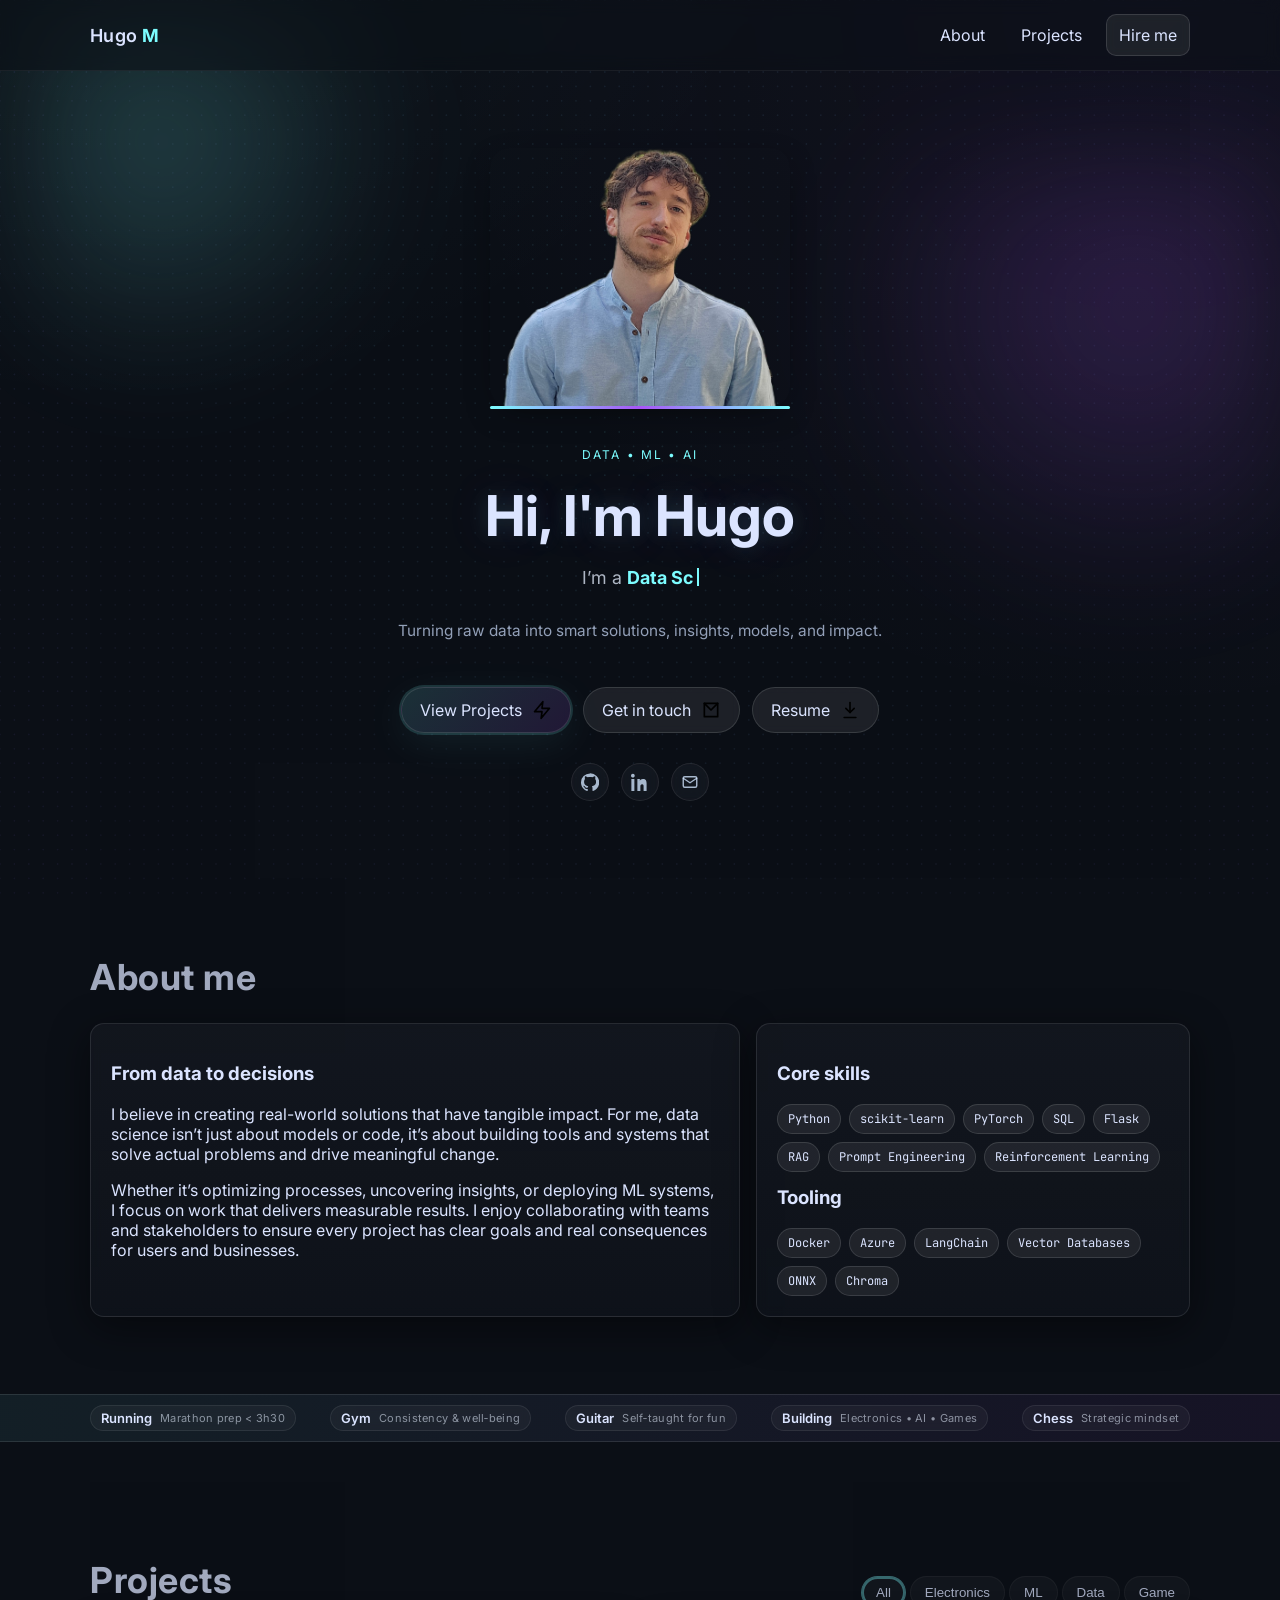
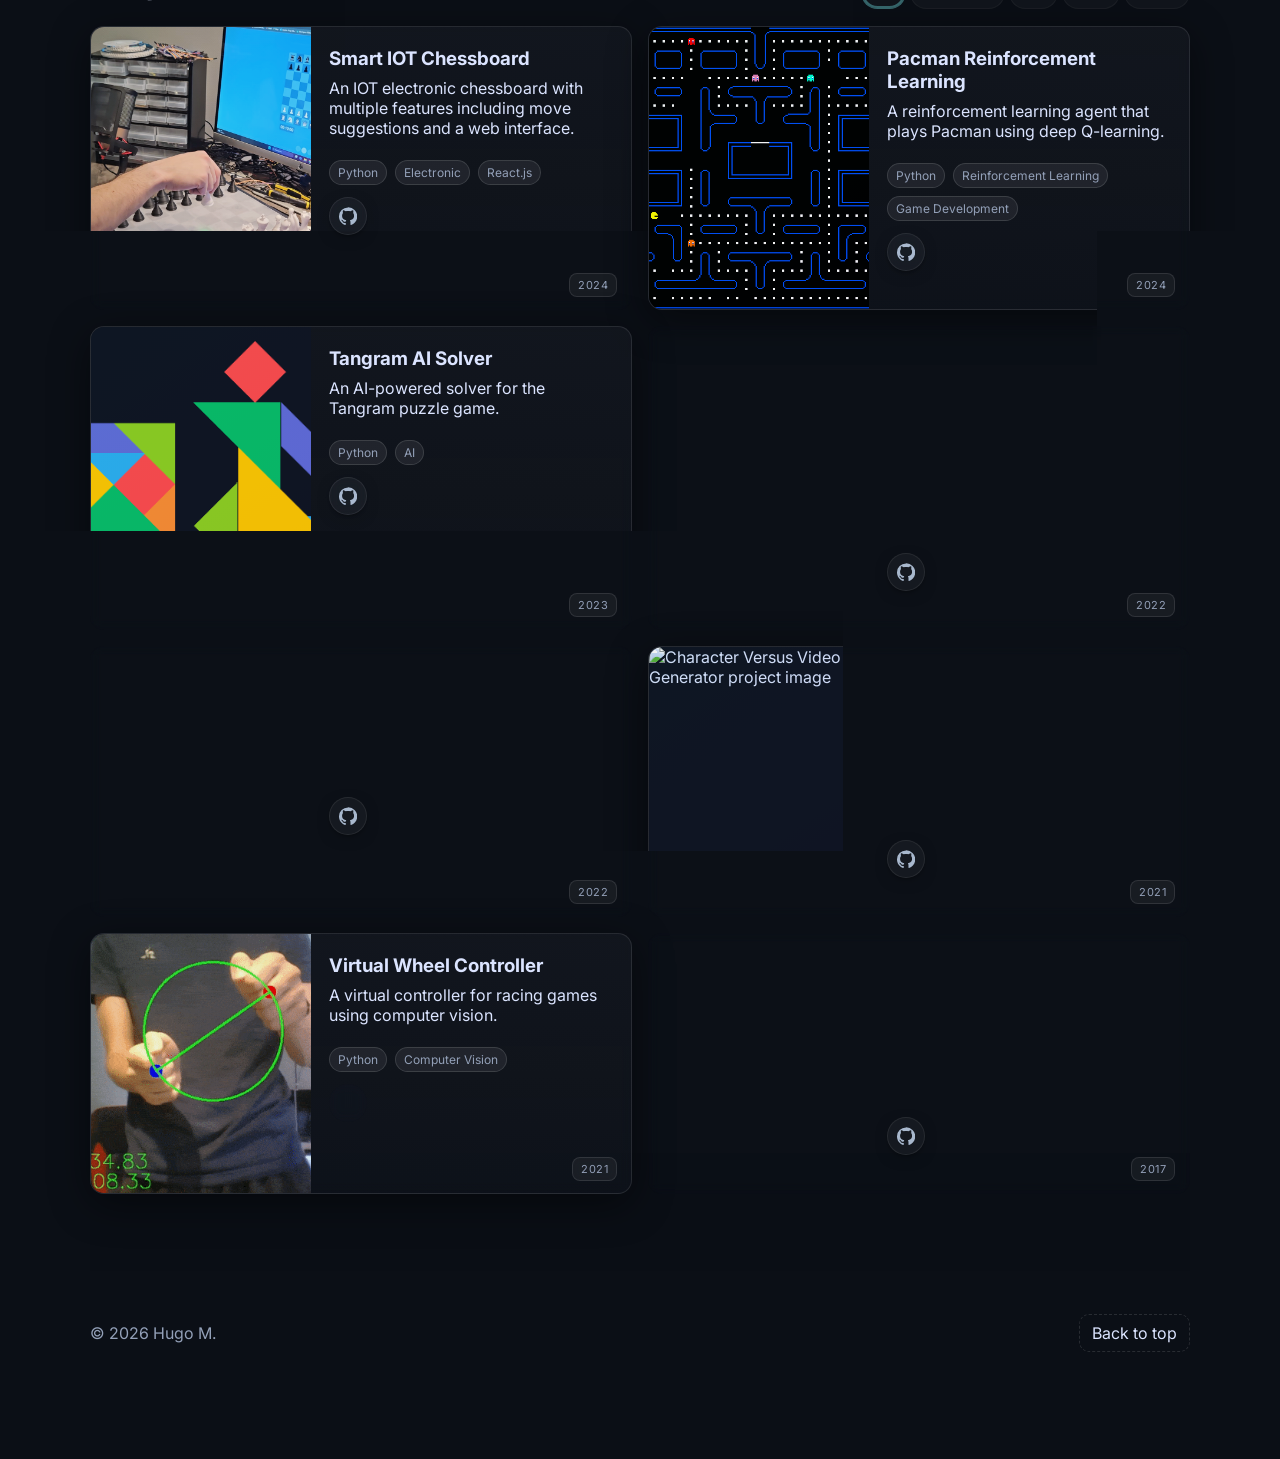
==== commit 1df9a9d3: "initial commit" ====
--- a/index.html
+++ b/index.html
@@ -1,225 +1,210 @@
 <!DOCTYPE html>
-<html>
-    <head>
-        <link rel="styleSheet" href="styleSheet.css">
-        <meta name="viewport" content="width=device-width, initial-scale=1, minimum-scale=1" />
-        <title>Portfolio</title>
-    </head>
-    <body>
-        <div class="full-container">
-                <div class="main-content">
-                <!--Container for the title with my name and the profession-->
-                <div class="main-container">
-                    <h1 class="main-name">Hugo MEIRINHO</h1>
-                    <h1 class="main-profession"> Engineering Student </h1>
-                </div>
-                <!--Container for the introduction text-->
-                <div class="intro">
-                    <p class="desc">
-                        Hello there !👋 I'm a french CS student. I really like creating <span class="important-text">video games</span>, 
-                        automating <span class="important-text">content creation</span>, 
-                        creating <span class="important-text">embedded systems</span> and <span class="important-text">solving problems</span>.
-                    </p>
-                </div>
-
-                <!--Container for the shortcut to the differents sections-->
-                <div class="nav-container">
-                    <div class="tab-select">
-                        <a href="#section-about-me" class="shortcut-item">
-                            <h2 class="shortcut-text">
-                                About Me 
-                            </h2>
-                        </a>
-                        <a href="#section-projects" class="shortcut-item">
-                            <h2 class="shortcut-text">
-                                My Projects
-                            </h2>
-                        </a>
-                        <a href="#section-contact-me" class="shortcut-item">
-                            <h2 class="shortcut-text">
-                                Contact Me
-                            </h2>
-                        </a>
-                    </div>
-                </div>
+<html lang="en">
+  <head>
+    <meta charset="utf-8" />
+    <meta name="viewport" content="width=device-width, initial-scale=1" />
+    <title>Hugo M • Data Science | ML | AI</title>
+    <meta name="description" content="Portfolio of Hugo M — Junior Data Scientist specializing in ML and AI. Selected projects, skills, and contact." />
+    <meta name="theme-color" content="#0b0f16" />
+    <meta property="og:title" content="Hugo M • Data Science | ML | AI" />
+    <meta property="og:description" content="Portfolio of Hugo M — Junior Data Scientist specializing in ML and AI. Selected projects, skills, and contact." />
+    <meta property="og:type" content="website" />
+    <meta property="og:image" content="assets/og-cover.svg" />
+  <link rel="canonical" href="https://hugom25.github.io/PortfolioHugoM2025/" />
+    <link rel="icon" href="assets/favicon.svg" type="image/svg+xml" />
+    <link rel="preconnect" href="https://fonts.googleapis.com" />
+    <link rel="preconnect" href="https://fonts.gstatic.com" crossorigin />
+    <link href="https://fonts.googleapis.com/css2?family=Inter:wght@300;400;600;700;800;900&family=JetBrains+Mono:wght@400;600;700&display=swap" rel="stylesheet" />
+  <link rel="stylesheet" href="styles/styles.css" />
+  <script defer src="scripts/main.js"></script>
+    <script type="application/ld+json">
+      {
+        "@context": "https://schema.org",
+        "@type": "Person",
+        "name": "Hugo Meirinho",
+        "alternateName": "Hugo M",
+        "headline": "Junior ML & Data Engineer",
+        "jobTitle": "Junior Data Scientist",
+        "description": "Junior engineer building end‑to‑end data & ML systems: pipelines, models, deployment.",
+        "url": "https://hugom25.github.io/",
+  "image": "https://hugom25.github.io/PortfolioHugoM2025/assets/photos/nobg.png",
+        "email": "hugo.meirinho@outlook.fr",
+        "sameAs": [
+          "https://github.com/HugoM25",
+          "https://www.linkedin.com/in/hugo-meirinho/"
+        ],
+        "knowsAbout": [
+          "Machine Learning",
+          "MLOps",
+          "Retrieval Augmented Generation",
+          "LLMs",
+          "Data Engineering",
+          "Computer Vision",
+          "Reinforcement Learning"
+        ]
+      }
+    </script>
+  </head>
+  <body>
+    <canvas id="halftone-bg" aria-hidden="true"></canvas>
+    <a class="skip-link" href="#main">Skip to content</a>
+    <div class="progress-bar" aria-hidden="true"></div>
+
+    <header class="site-header" id="top">
+      <nav class="nav container" aria-label="Primary">
+        <a href="#top" class="brand" aria-label="Home">
+          <span class="brand-name">Hugo <span class="brand-accent">M</span></span>
+        </a>
+        <button class="nav-toggle" aria-expanded="false" aria-controls="nav-list"><span class="sr-only">Menu</span></button>
+        <ul id="nav-list" class="nav-list">
+          <li><a href="#about">About</a></li>
+          <li><a href="#projects">Projects</a></li>
+          <li><a class="btn btn-ghost" href="mailto:hugo.meirinho@outlook.fr" data-magnetic>Hire me</a></li>
+        </ul>
+      </nav>
+    </header>
+
+    <main id="main">
+      <!-- Hero (centered) -->
+      <section class="section hero container" aria-label="Intro">
+        <div class="bg-orb orb-a" aria-hidden="true"></div>
+        <div class="bg-orb orb-b" aria-hidden="true"></div>
+
+        <div class="hero-center">
+          <div class="hero-avatar reveal">
+            <div class="hero-photo-shell">
+              <img class="hero-photo" src="assets/photos/nobg.png" alt="Photo of Hugo M" />
             </div>
-
-            <section id="section-about-me" class="about-me-section">
-                <h1 class="about-me-title"> ABOUT ME </h1>
-                <div class="about-me-container">
-                    <div class="about-me-text-container">
-                        <p>
-                            As a computer science enthusiast, I've been fascinated with the inner workings of computers since my childhood. 
-                            Over time, I've explored various avenues of computer science, pushing my boundaries to learn new skills and techniques.
-                        </p>
-                        <p>
-                            My early ventures included creating video games using software such as Scratch and Unity. 
-                            Through these experiences, I've developed several game prototypes and participated in game jams, 
-                            where I've honed my skills in game design, 3D modeling, video editing, pixel art, and C# programming.
-                        </p>
-                        <p> 
-                            In my pursuit of learning, I've also delved into the world of embedded systems, using Raspberry Pi to build an arcade machine.
-                            Additionally, I've created websites, scripts, and command-line tools to automatically generate video content.
-                        </p>
-                        <p> 
-                            Overall, my passion for computer science has led me on an exciting journey of exploration and experimentation. 
-                            With each new project, I strive to expand my knowledge and capabilities in this dynamic field.
-                        </p>
-                    </div>
-                    <div class="resume-part">
-                        <h2> LEARN MORE ABOUT ME ON MY</h2>
-                        <a class="resume-button" href="Assets/MEIRINHO_Hugo_Resume.pdf" target="_blank"> RESUME </a>
-                    </div>
-                </div>
-                
-            </section>
-            <section class="soft-skills-section">
-                <h2> MY SOFT SKILLS</h2>
-                <div class="soft-skills-list">
-                    <div class="soft-skill-container">
-                        <h3>CREATIVITY</h3>
-                        <object data="Images/skills_icons/creativity.svg" type="image/svg+xml"></object>
-                        <p>My deep creativity drives me to craft captivating experiences that push boundaries and captivate users.</p>
-                    </div>
-    
-                    <div class="soft-skill-container">
-                        <h3>PROBLEM SOLVING</h3>
-                        <object data="Images/skills_icons/problem_solving.svg" type="image/svg+xml"></object>
-                        <p> I excel at solving complex problems by being resourceful and adaptable, 
-                            continuously enhancing my skills through experience and learning.</p>
-                    </div>
-    
-                    <div class="soft-skill-container">
-                        <h3>ADAPTABILITY</h3>
-                        <object data="Images/skills_icons/adaptabillity.svg" type="image/svg+xml"></object>
-                        <p> I'm adaptable and willing to embrace new technologies and solve challenges that could impact a project.</p>
-                    </div>
-                </div> 
-            </section>
-
-            <section class="skills-section">
-                <h1 class="skills-title"> MY TECHNICAL SKILLS </h1>
-                <div class="skills-icons-container">
-                    <object class="skill-icon" data="Images/tech_icons/python_icon.svg" type="image/svg+xml"></object>
-                    <object class="skill-icon" data="Images/tech_icons/angular_icon.svg" type="image/svg+xml"></object>
-                    <object class="skill-icon" data="Images/tech_icons/unity_icon.svg" type="image/svg+xml"></object>
-                    <object class="skill-icon" data="Images/tech_icons/react_icon.svg" type="image/svg+xml"></object>
-                    <object class="skill-icon" data="Images/tech_icons/c_icon.svg" type="image/svg+xml"></object>
-                    <object class="skill-icon" data="Images/tech_icons/typescript_icon.svg" type="image/svg+xml"></object>
-                    <object class="skill-icon" data="Images/tech_icons/javascript_icon.svg" type="image/svg+xml"></object>
-                    <object class="skill-icon" data="Images/tech_icons/blender_icon.svg" type="image/svg+xml"></object>
-                </div> 
-            </section>
-
-            <section id="section-projects" class="section-container">
-                <h1 class="projects-section-title"> MY PROJECTS </h1>
-                <div class="projects-list-container">
-                    <div class="project-item">                        
-                        <div class="project-container"> 
-                            <h1 class="project-title"> PokeTeamBuilder</h1>
-                            <div class="project-tech-stack">
-                                <h2 class="project-tech">Flask</h2>
-                                <h2 class="project-tech">Neo4j</h2>
-                                <h2 class="project-tech">Angular</h2>
-                            </div>
-                            <img class="project-img" src="Images/pic_projects/screen_pokeTeamBuilder.png" alt="project-img">
-                            <div class="project-desc-container">
-                                <p class="project-desc">
-                                    PokeTeamBuilder is a fully-functional web application that utilizes a graph database to 
-                                    generate competitive teams based on monthly usage analysis. 
-                                    This project's database stores the parsed data, which is then used to generate the teams with high accuracy.
-                                </p>
-                            </div>
-                            <div class="project-links-container">
-                                <a class="project-link" href="https://github.com/HugoM25/PokeTeamBuilder" target="_blank"> See the code </a>
-                            </div>
-                        </div>    
-                    </div>
-
-                    <div class="project-item">                        
-                        <div class="project-container"> 
-                            <h1 class="project-title"> Guitar Video Generator</h1>
-                            <div class="project-tech-stack">
-                                <h2 class="project-tech">Python</h2>
-                            </div>
-                            <img class="project-img" src="Images/pic_projects/screen_guitarBot.png" alt="project-img">
-                            <div class="project-desc-container">
-                                <p class="project-desc">
-                                    This CLI tool allows you to generate a video of a guitar player playing a song of your choice, coming from the youtube channel: Guitar tab sheet.
-                                    The program extracts from the video tutorials the notes and assemble a video of the guitar player playing the song. 
-                                </p>
-                            </div>
-                            <div class="project-links-container">
-                                <a class="project-link" href="https://github.com/HugoM25/GuitarBot" target="_blank"> See the code </a>
-                                <a class="project-link" href="https://www.youtube.com/watch?v=8GiqTDT1wqc" target="_blank"> Video demo </a>
-                            </div>
-                        </div>    
-                    </div>
-
-                    <div class="project-item">                        
-                        <div class="project-container"> 
-                            <h1 class="project-title"> Tangram Solver AI</h1>
-                            <div class="project-tech-stack">
-                                <h2 class="project-tech">Python</h2>
-                            </div>
-                            <img class="project-img" src="Images/pic_projects/tangram.png" alt="project-img">
-                            <div class="project-desc-container">
-                                <p class="project-desc">
-                                    This program allows you to solve a tangram puzzle using an AI. It is able to find the solution in a few seconds for most of the puzzles.
-                                    You can also create your own puzzle and solve it using the AI.
-                                </p>
-                            </div>
-                            <div class="project-links-container">
-                                <a class="project-link" href="https://github.com/timothewt/TangramAI" target="_blank"> See the code </a>
-                            </div>
-                        </div>    
-                    </div>
-
-                    <div class="project-item">                        
-                        <div class="project-container"> 
-                            <h1 class="project-title"> Pythosaic</h1>
-                            <div class="project-tech-stack">
-                                <h2 class="project-tech">Python</h2>
-                            </div>
-                            <img class="project-img" src="Images/pic_projects/pythosaic_logo.png" alt="project-img">
-                            <div class="project-desc-container">
-                                <p class="project-desc">
-                                    Pythosaic is a versatile python library that enables users to create unique and personalized photomosaics from their images. 
-                                    With a range of different effects and styles to choose from, Pythosaic is a powerful tool for those 
-                                    looking to add an extra level of creativity and personalization to their work.
-                                </p>
-                            </div>
-                            <div class="project-links-container">
-                                <a class="project-link" href="https://github.com/HugoM25/Pythosaic" target="_blank"> See the code </a>
-                            </div>
-                        </div>    
-                    </div>
-
-                </div>
-                <a target="_blank" href="https://github.com/HugoM25" class="hidden-ref">
-                    <div class="see-more-github">
-                        <p>See more of my projects on <p>
-                        <object class="github-icon" data="Images/tech_icons/github_icon.svg" type="image/svg+xml"></object>
-                    </div>
-                </a>
-            </section> 
-            
-            <section id="section-contact-me" class="contact-me-container">
-                <div class="contact-me-logo-container">
-                    <h1 class="contact-me-logo">
-                        CONTACT <br>
-                        ME 
-                    </h1>
-                    
-                </div>
-                <div class="contact-me-infos">
-                    <a> 📧 hugo.meirinho@utbm.fr</a>
-                    <a> ☎️ +330781663375</a>
-                    <a href="https://www.linkedin.com/in/hugo-meirinho-3670151bb/"> 💼 hugo-meirinho</a>
-                </div>
-            </section>
-        </div>
-        
-    </body>
-
-</html>+          </div>
+
+          <p class="eyebrow">Data • ML • AI</p>
+          <h1 class="glow-title">Hi, I'm Hugo</h1>
+          <p class="hero-roles">
+            <span class="muted">I’m a </span>
+            <span id="rotating-role" class="role type-caret" aria-live="polite">Data Scientist</span>
+          </p>
+
+          <p class="lead">
+            Turning raw data into smart solutions, insights, models, and impact.
+          </p>
+
+          <div class="cta-row">
+            <a class="btn btn-primary" href="#projects" data-magnetic>
+              <span>View Projects</span>
+              <img src="assets/icons/bolt.svg" alt="" aria-hidden="true" />
+            </a>
+            <a class="btn btn-ghost" href="mailto:hugo.meirinho@outlook.fr" data-magnetic>
+              <span>Get in touch</span>
+              <img src="assets/icons/mail.svg" alt="" aria-hidden="true" />
+            </a>
+            <a class="btn btn-ghost" href="assets/CV_Hugo_MEIRINHO.pdf" download>
+              <span>Resume</span>
+              <img src="assets/icons/download.svg" alt="" aria-hidden="true" />
+            </a>
+          </div>
+
+          <ul class="socials">
+            <li>
+              <a href="https://github.com/HugoM25" aria-label="GitHub" class="social-icon">
+                <svg width="22" height="22" viewBox="0 0 24 24" fill="currentColor" aria-hidden="true"><path d="M12 .5A12 12 0 0 0 0 12.6c0 5.3 3.4 9.8 8.2 11.3.6.1.8-.3.8-.6v-2c-3.4.8-4.1-1.6-4.1-1.6-.6-1.4-1.4-1.8-1.4-1.8-1.1-.8.1-.8.1-.8 1.2.1 1.8 1.2 1.8 1.2 1.1 1.9 2.9 1.4 3.6 1.1.1-.8.4-1.4.7-1.8-2.7-.3-5.6-1.4-5.6-6.2 0-1.4.5-2.6 1.2-3.5-.1-.3-.5-1.7.1-3.5 0 0 1-.3 3.6 1.3 1-.3 2-.4 3.1-.4s2.1.1 3.1.4c2.6-1.6 3.6-1.3 3.6-1.3.6 1.8.2 3.2.1 3.5.8.9 1.2 2.1 1.2 3.5 0 4.8-2.9 5.9-5.6 6.2.4.4.8 1.1.8 2.3v3.4c0 .3.2.7.8.6 4.8-1.5 8.2-6 8.2-11.3A12 12 0 0 0 12 .5Z"/></svg>
+              </a>
+            </li>
+            <li>
+              <a href="https://www.linkedin.com/in/hugo-meirinho" aria-label="LinkedIn" class="social-icon">
+                <svg width="22" height="22" viewBox="0 0 24 24" fill="currentColor" aria-hidden="true"><path d="M4.98 3.5C4.98 4.88 3.86 6 2.5 6S0 4.88 0 3.5 1.12 1 2.5 1s2.48 1.12 2.48 2.5zM.5 8h4V24h-4V8zm7.5 0h3.8v2.2h.1c.5-1 1.9-2.2 3.9-2.2 4.2 0 5 2.7 5 6.1V24h-4v-5.9c0-1.4 0-3.2-2-3.2s-2.3 1.5-2.3 3.1V24h-4V8z"/></svg>
+              </a>
+            </li>
+            <li>
+              <a href="mailto:hugo.meirinho@outlook.fr" aria-label="Email" class="social-icon">
+                <svg width="22" height="22" viewBox="0 0 24 24" fill="none" stroke="currentColor" stroke-width="2" stroke-linecap="round" stroke-linejoin="round" aria-hidden="true"><rect x="3" y="5" width="18" height="14" rx="2" ry="2"/><path d="M3 7l9 6 9-6"/></svg>
+              </a>
+            </li>
+          </ul>
+        </div>
+      </section>
+
+      <!-- About (new layout) -->
+      <section id="about" class="section container" aria-labelledby="about-title">
+        <h2 id="about-title" class="section-title reveal">About me</h2>
+        <div class="about-layout">
+          <article class="about-card reveal">
+            <h3>From data to decisions</h3>
+            <p>
+              I believe in creating real-world solutions that have tangible impact. For me, data science isn’t just about models or code, it’s about building tools and systems that solve actual problems and drive meaningful change.
+            </p>
+            <p>
+              Whether it’s optimizing processes, uncovering insights, or deploying ML systems, I focus on work that delivers measurable results. I enjoy collaborating with teams and stakeholders to ensure every project has clear goals and real consequences for users and businesses.
+            </p>
+          </article>
+
+          <aside class="about-card reveal">
+            <h3>Core skills</h3>
+            <ul class="pill-list">
+              <li>Python</li>
+              <li>scikit‑learn</li>
+              <li>PyTorch</li>
+              <li>SQL</li>
+              <li>Flask</li>
+              <li>RAG</li>
+              <li>Prompt Engineering</li>
+              <li>Reinforcement Learning</li>
+            </ul>
+            <h3 style="margin-top:14px">Tooling</h3>
+            <ul class="pill-list">
+              <li>Docker</li>
+              <li>Azure</li>
+              <li>LangChain</li>
+              <li>Vector Databases</li>
+              <li>ONNX</li>
+              <li>Chroma</li>
+            </ul>
+          </aside>
+        </div>
+      </section>
+
+      <!-- Passions ribbon -->
+      <div class="passions-ribbon reveal" aria-label="Personal passions">
+        <div class="container passions-track" role="list">
+          <span role="listitem" class="passion"><strong>Running</strong><span class="detail">Marathon prep &lt; 3h30</span></span>
+          <span role="listitem" class="passion"><strong>Gym</strong><span class="detail">Consistency & well‑being</span></span>
+            <span role="listitem" class="passion"><strong>Guitar</strong><span class="detail">Self‑taught for fun</span></span>
+          <span role="listitem" class="passion"><strong>Building</strong><span class="detail">Electronics • AI • Games</span></span>
+          <span role="listitem" class="passion"><strong>Chess</strong><span class="detail">Strategic mindset</span></span>
+        </div>
+      </div>
+
+      <!-- Projects -->
+      <section id="projects" class="section container" aria-labelledby="projects-title">
+        <div class="section-head">
+          <h2 id="projects-title" class="section-title reveal">Projects</h2>
+          <div class="filters reveal" role="tablist" aria-label="Project filters">
+            <button class="chip active" data-filter="all" role="tab" aria-selected="true">All</button>
+            <button class="chip" data-filter="electronic" role="tab">Electronics</button>
+            <button class="chip" data-filter="ml" role="tab">ML</button>
+            <button class="chip" data-filter="data" role="tab">Data</button>
+            <button class="chip" data-filter="game" role="tab">Game</button>
+          </div>
+        </div>
+
+        <div id="projects-grid" class="projects-grid" data-projects></div>
+        <p class="projects-empty" hidden>No projects to display.</p>
+      </section>
+
+  <!-- Contact temporarily removed; direct email link provided in header/hero -->
+    </main>
+
+    <footer class="site-footer container">
+      <p>© <span id="year"></span> Hugo M.</p>
+      <a class="back-to-top" href="#top">Back to top</a>
+    </footer>
+
+    <!-- Decorative SVG defs for dot grid reuse -->
+    <svg width="0" height="0" class="visually-hidden" aria-hidden="true">
+      <defs>
+        <pattern id="dotPattern" x="0" y="0" width="16" height="16" patternUnits="userSpaceOnUse">
+          <circle cx="1" cy="1" r="1" fill="rgba(255,255,255,0.08)"></circle>
+        </pattern>
+      </defs>
+    </svg>
+  </body>
+  </html>
--- a/styles/styles.css
+++ b/styles/styles.css
@@ -0,0 +1,285 @@
+/* Base Theme: Dark Neon with subtle dotted background and glow accents */
+:root {
+  --bg: #0b0f16;
+  --bg-2: #0f1624;
+  --surface: #0e1420;
+  --text: #dbe4ff;
+  --muted: #93a0b8;
+  --accent: #7cfcff;
+  --accent-2: #a855f7;
+  --danger: #ff6b6b;
+  --success: #29f3a3;
+  --ring: rgba(124, 252, 255, 0.5);
+  --shadow: 0 10px 40px rgba(0,0,0,0.45);
+  --radius: 14px;
+  --dot-color: rgba(255,255,255,0.055);
+  --dot-size: 1px;
+  --dot-gap: 24px;
+}
+
+* { box-sizing: border-box; }
+html { scroll-behavior: smooth; }
+
+body {
+  margin: 0;
+  font-family: Inter, system-ui, -apple-system, Segoe UI, Roboto, "Helvetica Neue", Arial, "Noto Sans", "Apple Color Emoji", "Segoe UI Emoji";
+  color: var(--text);
+  background: radial-gradient(1200px 1200px at 10% -10%, rgba(124,252,255,0.06), transparent 60%),
+              radial-gradient(1200px 1200px at 90% 0%, rgba(168,85,247,0.06), transparent 60%),
+              var(--bg);
+  position: relative;
+}
+
+/* Replace previous pattern overlay with unified after-layer */
+body::before { content:none !important; }
+body::after { content:none !important; }
+#halftone-bg { position:fixed; inset:0; width:100%; height:100%; z-index:0; pointer-events:none; }
+.site-header, .hero, .section, footer { position:relative; z-index:1; }
+
+/* Optional denser variant (can be toggled by adding class .dense-dots to <body>) */
+body.dense-dots::after { --dot-gap:18px; --dot-color: rgba(255,255,255,0.06); opacity:.6; }
+
+/* Light mobile pattern for readability */
+@media (max-width:600px) {
+  body::after { opacity:.38; --dot-gap:28px; }
+}
+
+/**************** Utilities ****************/
+.container { width: min(1100px, 92%); margin: 0 auto; }
+.section { padding: clamp(60px, 6vw, 96px) 0; position: relative; }
+.section-title { font-size: clamp(28px, 2.8vw, 40px); margin: 0 0 24px; letter-spacing: 0.5px; }
+.lead { color: var(--muted); font-size: clamp(15px, 1.2vw, 18px); line-height: 1.7; }
+.eyebrow { color: var(--accent); text-transform: uppercase; letter-spacing: 0.18em; font-size: 12px; margin: 0 0 10px; }
+.sr-only { position: absolute; width: 1px; height: 1px; margin: -1px; border: 0; padding: 0; white-space: nowrap; clip-path: inset(50%); clip: rect(0 0 0 0); overflow: hidden; }
+.skip-link { position:absolute; left:-10000px; top:auto; width:1px; height:1px; overflow:hidden; }
+.skip-link:focus { left:16px; top:16px; width:auto; height:auto; background:#111927; color:white; padding:8px 12px; border-radius:8px; }
+
+.btn { display:inline-flex; align-items:center; gap:10px; padding:12px 18px; border-radius:999px; text-decoration:none; color:var(--text); border:1px solid rgba(255,255,255,0.08); transition: all .2s ease; backdrop-filter: blur(4px); }
+.btn:hover { transform: translateY(-1px); border-color: rgba(255,255,255,0.16); }
+.btn-primary { background: linear-gradient(135deg, rgba(124,252,255,0.15), rgba(168,85,247,0.15)); box-shadow: 0 0 0 2px rgba(124,252,255,0.15), 0 10px 40px rgba(124,252,255,0.08); }
+.btn-primary:hover { box-shadow: 0 0 0 2px rgba(124,252,255,0.25), 0 16px 50px rgba(124,252,255,0.12); }
+.btn-ghost { background: rgba(255,255,255,0.08) !important; }
+.btn-icon { display:inline-flex; width:40px; height:40px; align-items:center; justify-content:center; border-radius:10px; background: rgba(255,255,255,0.04); border:1px solid rgba(255,255,255,0.06); transition:transform .2s ease; }
+.btn-icon:hover { transform: translateY(-2px); }
+
+.chip { background: rgba(255,255,255,0.04); border:1px solid rgba(255,255,255,0.06); color:var(--text); padding:8px 14px; border-radius:999px; cursor:pointer; transition: all .2s ease; }
+.chip.active, .chip:hover { border-color: var(--ring); box-shadow: 0 0 0 2px var(--ring) inset; }
+
+.dot-grid { background: url("data:image/svg+xml;utf8,<svg xmlns='http://www.w3.org/2000/svg' width='16' height='16'><circle cx='1' cy='1' r='1' fill='rgba(255,255,255,0.08)'/></svg>") repeat; }
+
+.progress-bar { position: fixed; top: 0; left: 0; height: 3px; width: 0; background: linear-gradient(90deg, var(--accent), var(--accent-2)); box-shadow: 0 0 10px var(--accent), 0 0 20px var(--accent-2); z-index: 999; }
+
+/**************** Header ****************/
+.site-header { position: sticky; top: 0; background: rgba(11,15,22,0.6); backdrop-filter: blur(8px); border-bottom: 1px solid rgba(255,255,255,0.06); z-index: 99; }
+.nav { display:flex; align-items:center; justify-content:space-between; gap:16px; padding: 14px 0; }
+.brand { display:inline-flex; align-items:center; font-weight:600; font-size:18px; letter-spacing:.3px; text-decoration:none; color:var(--text); padding:4px 4px 4px 0; }
+.brand-name { font-weight:600; }
+.brand-accent { color:var(--accent); font-weight:700; }
+.brand:hover .brand-accent { text-shadow:0 0 6px rgba(124,252,255,0.45); }
+.nav-list { list-style:none; display:flex; align-items:center; gap:12px; margin:0; padding:0; }
+.nav-list a { color: var(--text); text-decoration:none; padding:10px 12px; border-radius:10px; }
+.nav-list a:hover { background: rgba(255,255,255,0.04); }
+.nav-toggle { display:none; width:40px; height:40px; border-radius:10px; border:1px solid rgba(255,255,255,0.08); background: rgba(255,255,255,0.02); }
+
+@media (max-width: 820px) {
+  .nav-toggle { display:block; }
+  .nav-list { position: fixed; right: 16px; top: 66px; background: #0b0f16; padding: 12px; border-radius: 12px; border:1px solid rgba(255,255,255,0.08); box-shadow: var(--shadow); display: none; flex-direction: column; }
+  .nav-list.open { display:flex; }
+}
+
+/**************** Hero ****************/
+.hero { min-height: 86vh; display:flex; align-items:center; justify-content:center; text-align:center; }
+.hero-grid { display:grid; grid-template-columns: 1.2fr 1fr; gap: 36px; align-items:center; }
+.glow-title { font-size: clamp(36px, 4.4vw, 64px); line-height: 1.08; margin: 6px 0 12px; text-shadow: 0 0 20px rgba(124,252,255,0.13), 0 0 50px rgba(168,85,247,0.14); }
+.cta-row { display:flex; align-items:center; flex-wrap: wrap; gap: 12px; margin: 20px 0 14px; }
+.socials { display:flex; gap: 10px; padding:0; margin: 8px 0 0; list-style:none; }
+.socials img { width: 22px; height: 22px; }
+.socials { gap: 14px; }
+.social-icon, .project-icon { width:42px; height:42px; padding:10px; box-sizing:border-box; display:flex; align-items:center; justify-content:center; line-height:0; overflow:hidden; }
+.social-icon svg, .project-icon svg { width:20px; height:20px; display:block; flex-shrink:0; }
+.social-icon:hover, .project-icon:hover { transform: translateY(-1px); }
+.project-links { gap:8px; }
+/* Remove previous strong glow */
+.social-icon { box-shadow:none !important; }
+
+.bg-orb { position:absolute; filter: blur(60px); opacity: .6; pointer-events:none; }
+.orb-a { width: 420px; height: 420px; background: radial-gradient(circle at 30% 30%, rgba(124,252,255,.35), transparent 60%); top: -60px; left: -60px; }
+.orb-b { width: 520px; height: 520px; background: radial-gradient(circle at 70% 30%, rgba(168,85,247,.35), transparent 60%); right: -100px; top: 80px; }
+
+.card-3d { perspective: 1000px; }
+.card-3d-inner { background: linear-gradient(180deg, rgba(255,255,255,0.03), rgba(255,255,255,0.01)); border: 1px solid rgba(255,255,255,0.08); border-radius: var(--radius); padding: 22px; box-shadow: var(--shadow); transform: rotateX(0) rotateY(0); transition: transform .2s ease; }
+.avatar { all: unset; }
+.hero-avatar { --ph-size:300px; position:relative; width:var(--ph-size); max-width:62vw; margin:0 auto 28px; }
+.hero-photo-shell { position:relative; display:inline-block; }
+.hero-photo-shell::after { content:""; position:absolute; left:0; right:0; bottom:-2px; height:3px; border-radius:2px; background:linear-gradient(90deg, var(--accent) 0%, var(--accent-2) 50%, var(--accent) 100%); box-shadow:0 0 10px -2px var(--accent), 0 0 20px -4px var(--accent-2); animation: neonBar 6s linear infinite; }
+.hero-photo { width:100%; height:auto; display:block; border-radius:20px; border:none; box-shadow:0 10px 34px -14px rgba(0,0,0,0.75); }
+@keyframes neonBar { 0% { filter:hue-rotate(0deg) brightness(1); } 50% { filter:hue-rotate(40deg) brightness(1.15); } 100% { filter:hue-rotate(0deg) brightness(1); } }
+@media (max-width:600px){ .hero-avatar { --ph-size:240px; } }
+.hero-stats { display:grid; grid-template-columns: repeat(3, 1fr); gap: 12px; margin: 16px 0 0; padding:0; list-style:none; }
+.hero-stats li { background: rgba(255,255,255,0.03); border:1px solid rgba(255,255,255,0.06); border-radius: 12px; padding: 14px 10px; text-align:center; }
+.hero-stats .stat { font-weight: 900; font-size: 22px; color: var(--accent); text-shadow: 0 0 10px rgba(124,252,255,0.5); }
+.hero-stats .label { color: var(--muted); font-size: 12px; }
+
+.hero-center { display:flex; flex-direction:column; align-items:center; gap: 8px; }
+.hero-avatar-wrap { margin-bottom: 10px; }
+.ring-glow { box-shadow: 0 0 0 2px rgba(124,252,255,0.15), 0 0 60px rgba(124,252,255,0.12), 0 0 60px rgba(168,85,247,0.12) inset; }
+.hero-roles { font-size: clamp(16px, 1.4vw, 20px); margin: 0 0 6px; }
+.role { color: var(--accent); font-weight: 700; }
+.type-caret { position: relative; }
+.type-caret::after { content: ""; display:inline-block; width: 2px; height: 1em; background: var(--accent); margin-left: 4px; animation: blink 1s step-end infinite; vertical-align: -2px; }
+@keyframes blink { 50% { opacity: 0; } }
+
+@media (max-width: 980px) {
+  .hero-grid { grid-template-columns: 1fr; }
+}
+
+/**************** About ****************/
+.about-grid { display:grid; grid-template-columns: repeat(3, 1fr); gap: 16px; }
+.about-card { background: linear-gradient(180deg, rgba(255,255,255,0.03), rgba(255,255,255,0.01)); border: 1px solid rgba(255,255,255,0.08); padding: 20px; border-radius: var(--radius); box-shadow: var(--shadow); }
+.pill-list { display:flex; flex-wrap: wrap; gap:8px; padding:0; margin:12px 0 0; list-style:none; }
+.pill-list li { font-family: "JetBrains Mono", ui-monospace, SFMono-Regular, Menlo, Consolas, monospace; font-size: 12px; color: var(--text); background: rgba(255,255,255,0.04); border: 1px solid rgba(255,255,255,0.06); padding: 6px 10px; border-radius: 999px; }
+.checklist { padding-left: 18px; margin: 10px 0 0; color: var(--muted); }
+.checklist li { margin: 6px 0; }
+
+.about-layout { display:grid; grid-template-columns: 1.2fr .8fr; gap: 16px; }
+.muted { color: var(--muted); }
+
+@media (max-width: 980px) {
+  .about-grid { grid-template-columns: 1fr; }
+  .about-layout { grid-template-columns: 1fr; }
+}
+
+/**************** Projects ****************/
+.section-head { display:flex; align-items:center; justify-content:space-between; gap: 12px; flex-wrap: wrap; }
+.projects-grid { display:grid; grid-template-columns: repeat(2, 1fr); gap: 16px; }
+.project-card { display:flex; align-items:stretch; gap:0; background: linear-gradient(180deg, rgba(255,255,255,0.03), rgba(255,255,255,0.01)); border: 1px solid rgba(255,255,255,0.08); border-radius: var(--radius); box-shadow: var(--shadow); overflow:hidden; }
+/* Media pane occupies full card height (left side) */
+.project-media { position:relative; background:#0e1420; flex:0 0 220px; width:220px; min-width:180px; display:block; overflow:hidden; min-height:160px; }
+.project-media::after { content:""; position:absolute; inset:0; background:linear-gradient(145deg, rgba(124,252,255,0.08), rgba(168,85,247,0.08)); mix-blend-mode:overlay; pointer-events:none; }
+.project-media img { position:absolute; inset:0; width:100%; height:100%; object-fit:cover; display:block; opacity:.95; }
+@media (max-width:900px){ .project-media { flex:0 0 200px; width:200px; min-width:150px; } }
+@media (max-width:740px){ .project-media { flex:0 0 150px; width:150px; min-width:130px; } }
+/* Description clamp & layout balancing */
+.project-desc { margin:0 0 10px; flex:0 0 auto; display:-webkit-box; -webkit-line-clamp:3; line-clamp:3; -webkit-box-orient:vertical; overflow:hidden; }
+.tags { margin-top:auto; }
+/* Stack vertically on narrow screens */
+@media (max-width:640px){
+  .project-card { flex-direction:column; }
+  .project-media { width:100%; flex:0 0 auto; height:180px; }
+  .project-card { min-height:auto; }
+  .project-desc { -webkit-line-clamp: unset; line-clamp: unset; overflow:visible; }
+}
+.project-content { padding: 14px 18px 38px; position:relative; flex:1 1 auto; display:flex; flex-direction:column; }
+.project-content h3 { margin: 6px 0 8px; }
+.project-content { position:relative; }
+.project-date { position:absolute; right:14px; bottom:12px; font-size:11px; letter-spacing:.5px; text-transform:uppercase; color:var(--muted); background:rgba(255,255,255,0.05); padding:4px 8px; border:1px solid rgba(255,255,255,0.10); border-radius:8px; backdrop-filter: blur(4px); }
+.tags { display:flex; flex-wrap:wrap; gap:8px; padding:0; margin: 12px 0 0; list-style:none; }
+.tags li { font-size:12px; color:var(--muted); background:rgba(255,255,255,0.03); border:1px solid rgba(255,255,255,0.06); padding:4px 8px; border-radius:999px; white-space:normal; overflow-wrap:break-word; word-break:normal; hyphens:auto; }
+.project-links { display:flex; gap:10px; margin-top: 12px; }
+
+/* Passions ribbon */
+.passions-ribbon { position:relative; margin: 0 0 40px; padding:10px 0; background: linear-gradient(90deg, rgba(124,252,255,0.07), rgba(168,85,247,0.07)); border-top:1px solid rgba(255,255,255,0.10); border-bottom:1px solid rgba(255,255,255,0.10); overflow:hidden; z-index:2; isolation:isolate; }
+.passions-track { display:flex; flex-wrap:nowrap; gap:34px; font-size:13px; align-items:center; justify-content:flex-start; white-space:nowrap; }
+.passion { display:inline-flex; align-items:center; gap:8px; color:var(--muted); position:relative; padding:4px 10px; border-radius:999px; background:rgba(255,255,255,0.04); border:1px solid rgba(255,255,255,0.08); backdrop-filter:blur(4px); }
+.passion strong { font-weight:600; color:var(--text); }
+.passion .detail { font-size:11px; opacity:.75; letter-spacing:.3px; }
+@media (max-width:640px){ .passions-track { gap:26px; font-size:12px; } .passion { padding:4px 8px; } }
+/* Removed old marquee animation classes now that ribbon is static */
+
+@media (max-width: 1080px) {
+  .projects-grid { grid-template-columns: 1fr; }
+}
+
+/**************** Contact ****************/
+.contact-form { background: linear-gradient(180deg, rgba(255,255,255,0.03), rgba(255,255,255,0.01)); border:1px solid rgba(255,255,255,0.08); border-radius: var(--radius); padding: 20px; box-shadow: var(--shadow); }
+.form-row { display:flex; flex-direction:column; gap:8px; margin: 10px 0; }
+label { color: var(--muted); font-size: 13px; }
+input, textarea { background: rgba(255,255,255,0.03); border: 1px solid rgba(255,255,255,0.08); border-radius: 10px; color: var(--text); padding: 12px 12px; font-size: 14px; outline: none; }
+input:focus, textarea:focus { border-color: var(--ring); box-shadow: 0 0 0 3px var(--ring); }
+.error { color: var(--danger); min-height: 14px; font-size: 12px; }
+.form-actions { display:flex; align-items:center; gap: 16px; justify-content: space-between; }
+.form-note { color: var(--muted); margin: 0; }
+.form-status { color: var(--success); min-height: 20px; }
+
+/**************** Footer ****************/
+.site-footer { display:flex; align-items:center; justify-content:space-between; padding: 36px 0 80px; color: var(--muted); }
+.back-to-top { color: var(--text); text-decoration:none; border: 1px dashed rgba(255,255,255,0.12); padding: 8px 12px; border-radius: 10px; }
+
+/**************** Animations ****************/
+.reveal { opacity: 0; transform: translateY(14px); }
+.reveal.is-visible { opacity: 1; transform: none; transition: opacity .6s ease, transform .6s ease; }
+
+/* Magnetic hover */
+[data-magnetic] { position: relative; }
+[data-magnetic] span { position: relative; z-index: 2; }
+[data-magnetic]::after { content: ""; position:absolute; inset: 0; background: radial-gradient(200px 200px at var(--mx, 50%) var(--my, 50%), rgba(124,252,255,0.18), transparent 60%); opacity: 0; transition: opacity .2s ease; border-radius: inherit; }
+[data-magnetic]:hover::after { opacity: 1; }
+
+/* Scrollbar */
+* { scrollbar-color: rgba(124,252,255,0.4) transparent; scrollbar-width: thin; }
+
+/* Focus visibility for keyboard users */
+:focus-visible { outline:2px solid var(--accent); outline-offset:3px; border-radius:4px; }
+button:focus-visible, a:focus-visible { box-shadow:0 0 0 3px rgba(124,252,255,0.35); }
+
+/* Slightly stronger muted text on gradient surfaces for contrast */
+.passions-ribbon .passion .detail, .muted { color: rgba(220,230,245,0.78); }
+::-webkit-scrollbar { height: 10px; width: 10px; }
+::-webkit-scrollbar-thumb { background: linear-gradient(var(--accent), var(--accent-2)); border-radius: 999px; }
+
+/* Readability adjustments: stronger surfaces */
+.card-3d-inner,
+.about-card,
+.project-card,
+.contact-form {
+  background: linear-gradient(180deg, rgba(20,24,32,0.78), rgba(15,19,27,0.72)) !important;
+  border: 1px solid rgba(255,255,255,0.10) !important;
+  backdrop-filter: blur(6px) brightness(1.05);
+}
+
+/* Buttons */
+.btn-ghost { background: rgba(255,255,255,0.08) !important; }
+.btn { border-color: rgba(255,255,255,0.12); }
+.btn:hover { border-color: rgba(255,255,255,0.2); }
+
+/* Pills & tags slightly more solid */
+.pill-list li, .tags li, .hero-stats li, .mini-card {
+  background: rgba(255,255,255,0.07) !important;
+  border-color: rgba(255,255,255,0.12) !important;
+}
+
+/* Optional subtle overlay behind main sections to further reduce dot distraction */
+.section::before, .hero::before {
+  content:""; position:absolute; inset:0; pointer-events:none; background:rgba(11,15,22,0.28); z-index:0; }
+.hero-center, .about-layout, .projects-grid, .contact-form { position:relative; z-index:1; }
+/* --- Icon Style v2: minimalist circular glass buttons --- */
+.icon-set-v2 .social-icon, .icon-set-v2 .project-icon,
+.social-icon.v2, .project-icon.v2,
+/* fallback apply universally for now */
+.social-icon, .project-icon {
+  width:38px; height:38px; padding:0; border-radius:50%;
+  display:inline-flex; align-items:center; justify-content:center; gap:0;
+  background:rgba(255,255,255,0.04);
+  border:1px solid rgba(255,255,255,0.08);
+  color:rgba(210,230,255,0.78);
+  box-shadow:0 2px 4px -2px rgba(0,0,0,0.4), 0 4px 18px -8px rgba(0,0,0,0.6);
+  backdrop-filter: blur(6px) saturate(120%);
+  -webkit-backdrop-filter: blur(6px) saturate(120%);
+  transition:background .35s ease, color .35s ease, transform .3s ease, border-color .35s ease, box-shadow .35s ease;
+}
+.social-icon svg, .project-icon svg { width:18px; height:18px; stroke-width:1.9; }
+.social-icon:hover, .project-icon:hover {
+  background:linear-gradient(145deg, rgba(124,252,255,0.18), rgba(168,85,247,0.18));
+  border-color:rgba(124,252,255,0.25);
+  color:var(--accent);
+  transform:translateY(-2px);
+  box-shadow:0 4px 10px -4px rgba(0,0,0,0.55), 0 0 0 1px rgba(124,252,255,0.25);
+}
+.social-icon:active, .project-icon:active { transform:translateY(0); background:rgba(124,252,255,0.12); }
+.social-icon:focus-visible, .project-icon:focus-visible { outline:2px solid var(--accent); outline-offset:3px; }
+/* Muted variant until hover (optional toggle via .icons-muted on parent) */
+.icons-muted .social-icon, .icons-muted .project-icon { color:rgba(180,200,220,0.6); }
+.icons-muted .social-icon:hover, .icons-muted .project-icon:hover { color:var(--accent); }
+/* Remove previous overrides that forced width/height/padding if conflicting */
+.socials { gap:12px; }
+/* --- End Icon Style v2 --- */
